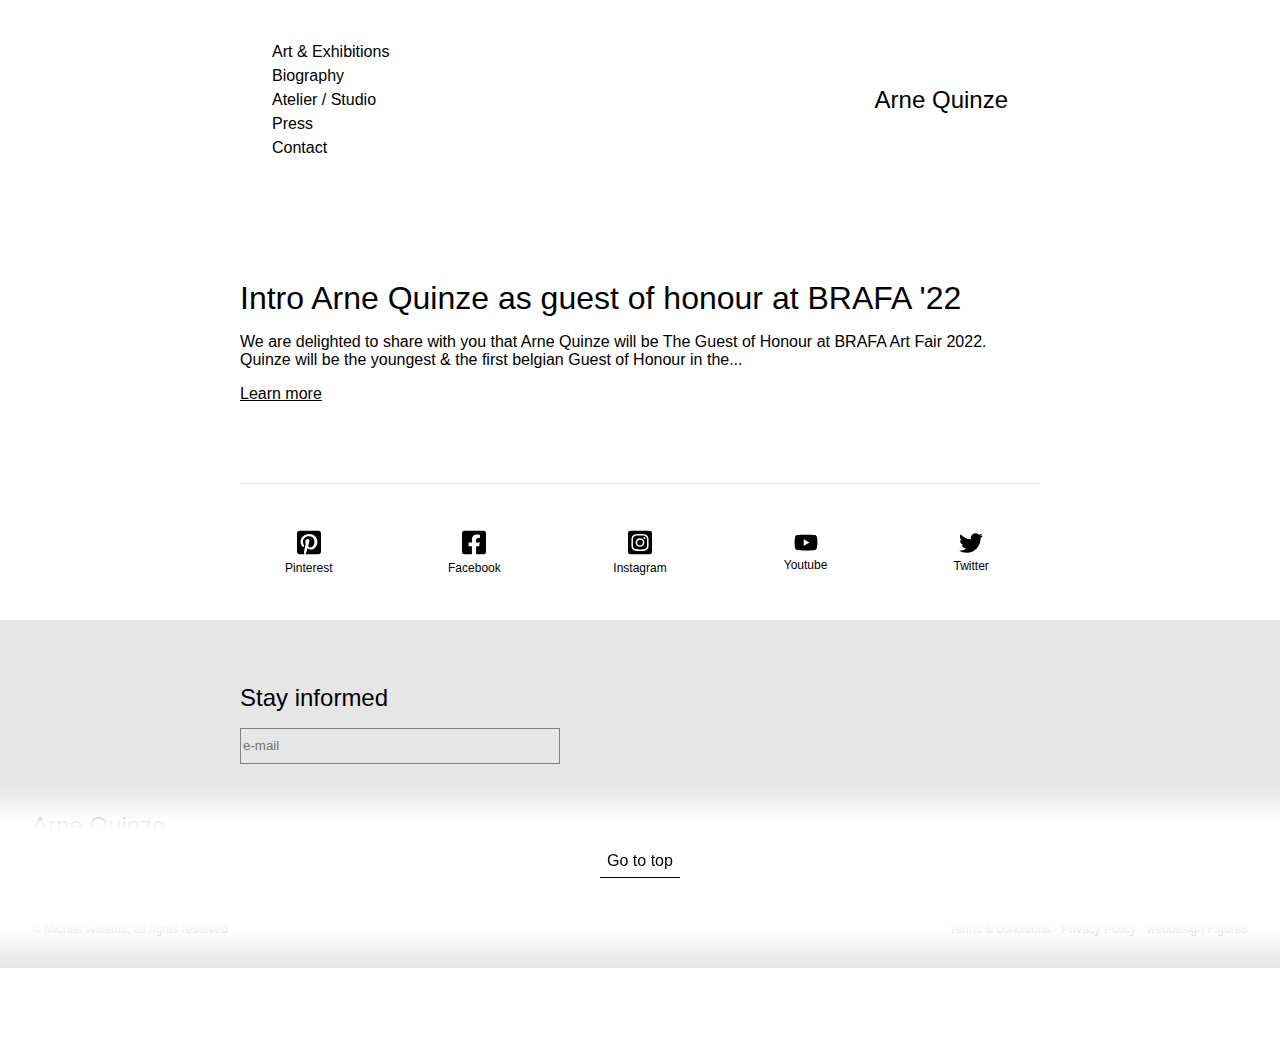
==== index.html @ 19d1d1ef "added homepage" ====
<!DOCTYPE html>
<html lang="en">
<head>
    <meta charset="UTF-8">
    <meta http-equiv="X-UA-Compatible" content="IE=edge">
    <meta name="viewport" content="width=device-width, initial-scale=1.0">
    <link rel="stylesheet" href="static/css/main.css">
    <title>Official Website of Arne Quinze, contemporary artist</title>
</head>
<body>
    <header>
        <nav class="main-nav">
            <ul class="links-style">
                <li>
                    <a href="art-and-exhibitions/index.html">Art & Exhibitions</a>
                </li>
                <li>
                    <a href="biography.html">Biography</a>
                </li>
                <li>
                    <a href="atelier-studio/index.html">Atelier / Studio</a>
                </li>
                <li>
                    <a href="press/index.html">Press</a>
                </li>
                <li>
                    <a href="contact.html">Contact</a>
                </li>
            </ul>
        </nav>
        <div class="main-logo">
            <a class="a-arne" href="#">Arne Quinze</a>
        </div>
    </header>

    <main>
        <div class="main-container">
            <h1>Intro Arne Quinze as guest of honour at BRAFA '22</h1>
            <p class="main-p">We are delighted to share with you that Arne Quinze will be The Guest of Honour at BRAFA Art Fair 2022. Quinze will be the youngest & the first belgian Guest of Honour in the...</p>
            <a href="art-and-exhibitions/index.html" title="Intro Arne Quinze as guest of honour at BRAFA '22">Learn more</a>
        </div>
    </main>

    <div class="container-btn-totop">
        <a class="btn-totop" href="#">Go to top</a>
    </div>

    <footer>
        <div class="footer-socials">
            <a class="footer-soc" href="" target="_blank">
                <img class="logo-social" src="static/img/social-icons/social icons/pinterest-square-brands.svg" alt="Logo Pinterest">
                Pinterest
            </a>
            <a class="footer-soc" href="" target="_blank">
                <img class="logo-social" src="static/img/social-icons/social icons/facebook-square-brands.svg" alt="Logo Facebook">
                Facebook
            </a>
            <a class="footer-soc" href="" target="_blank">
                <img class="logo-social" src="static/img/social-icons/social icons/instagram-square-brands.svg" alt="Logo Instagram">
                Instagram
            </a>
            <a class="footer-soc" href="" target="_blank">
                <img class="logo-social" src="static/img/social-icons/social icons/youtube-brands.svg" alt="Logo Youtube">
                Youtube
            </a>
            <a class="footer-soc" href="" target="_blank">
                <img class="logo-social" src="static/img/social-icons/social icons/twitter-brands.svg" alt="Logo Twitter">
                Twitter
            </a>
        </div>
        <div class="footer-info">
            <div class="container-footer">
                <h2>Stay informed</h2>
                <input type="email" class="email" placeholder="e-mail">
            </div>
            <div class="footer-row">
                <h2>Arne Quinze</h2>
                <a href="https://www.instagram.com/arnequinze/">Visit our Instagram</a>
                <div class="footer-instagram--feed">
                </div>
            </div>
            <div class="footer-copyright">
                <p>© Michiel Willems, all rights reserved</p>
                <p>
                    <a href="#">Terms & conditions - </a>
                    <a href="#">Privacy Policy - </a>
                    <a href="#"> webdesign Figure8</a>
                </p>
            </div>
        </div>
    </footer>
</body>
</html>
---- static/css/main.css ----
@font-face {
    font-family: 'moderatlight';
    src: url('moderat-light-webfont.woff2') format('woff2'),
    url('moderat-light-webfont.woff') format('woff');
    font-weight: normal;
    font-style: normal;
}
@font-face {
    font-family: 'moderatregular';
    src: url('moderat-regular-webfont.woff2') format('woff2'),
    url('moderat-regular-webfont.woff') format('woff');
    font-weight: normal;
    font-style: normal;
}
* {
    margin: 0;
    box-sizing: border-box;
}
body {
    font-family: "moderatregular", Arial, Helvetica, sans-serif;
}
p,
h2,
h1 {
    font-family: "moderatlight", Arial, Helvetica, sans-serif;
    font-weight: 300;
}
a {
    color: #000000;
}
a:hover {
    color: blue;
}
.a-arne:hover {
    color: black;
}

/* Header */

header {
    display: flex;
    justify-content: space-between;
    padding: 2.5rem 2rem;
    width: 100%;
    max-width: 50rem;
    margin: 0 auto;
}
header a {
    text-decoration: none;
    color: black;
}
.links-style {
    line-height: 1.5rem;
    list-style: none;
    padding: 0;
}

/* Main */

main {
    margin: 0 2rem;
}
.main-logo {
    align-self: center;
    font-size: 1.5rem;
}
.main-container {
    width: 100%;
    max-width: 50rem;
    margin: 5rem auto;
}
.main-p {
    margin: 1rem 0;
}

/* Button to top */

.container-btn-totop {
    background-color: white;
    box-shadow: 0 0 1.5rem 3rem #FFFFFF;
    position: fixed;
    width: 100%;
    bottom: 0;
    height: 3rem;
}
.btn-totop {
    text-decoration: none;
    display: flex;
    justify-content: center;
    width: 5rem;
    height: 1.6rem;
    margin: 0 auto;
    border-bottom: 1px solid rgb(0, 0, 0);
}
.btn-totop:hover {
    border-bottom: 1px solid blue;
}

/* Footer */

.footer-socials {
    border-top: 1px solid #e6e6e6;
    padding-top: 1rem;
    display: flex;
    justify-content: space-between;
    flex-wrap: wrap;
}
.footer-soc {
    font-size: 0.75rem;
    display: flex;
    flex-wrap: wrap;
    flex-direction: column;
    justify-content: center;
    align-items: center;
    width: 45%;
    padding: 0.8rem 0;
    text-decoration: none;
    color: black;
}
.logo-social {
    justify-content: center;
    width: 1.5rem;
    padding-bottom: 0.3rem;
}
.footer-info {
    padding: 4rem 2rem 0;
    margin-bottom: 5rem;
    background-color: #e6e6e6;
}
.container-footer {
    width: 100%;
    max-width: 50rem;
    margin: 0 auto;
}
.email {
    background-color: #e6e6e6;
    border: 1px solid grey;
    margin: 1rem 0;
    line-height: 2rem;
    width: 100%;
    max-width: 20rem;
}
.footer-row {
    padding: 2rem 0;
}
.footer-copyright {
    display: flex;
    justify-content: space-between;
    font-size: 0.75rem;
    padding: 2rem 0;
}
.footer-copyright p a {
    text-decoration: none;
}
.footer-copyright p a:hover {
    text-decoration: underline;
}

@media (min-width: 45rem) {
    .footer-soc {
      width: 10%;
      margin: 2rem 0;
    }
    .footer-socials {
        max-width: 50rem;
        margin: 0 auto;
        padding: 0 2rem;
        justify-content: space-between;
    }
  }
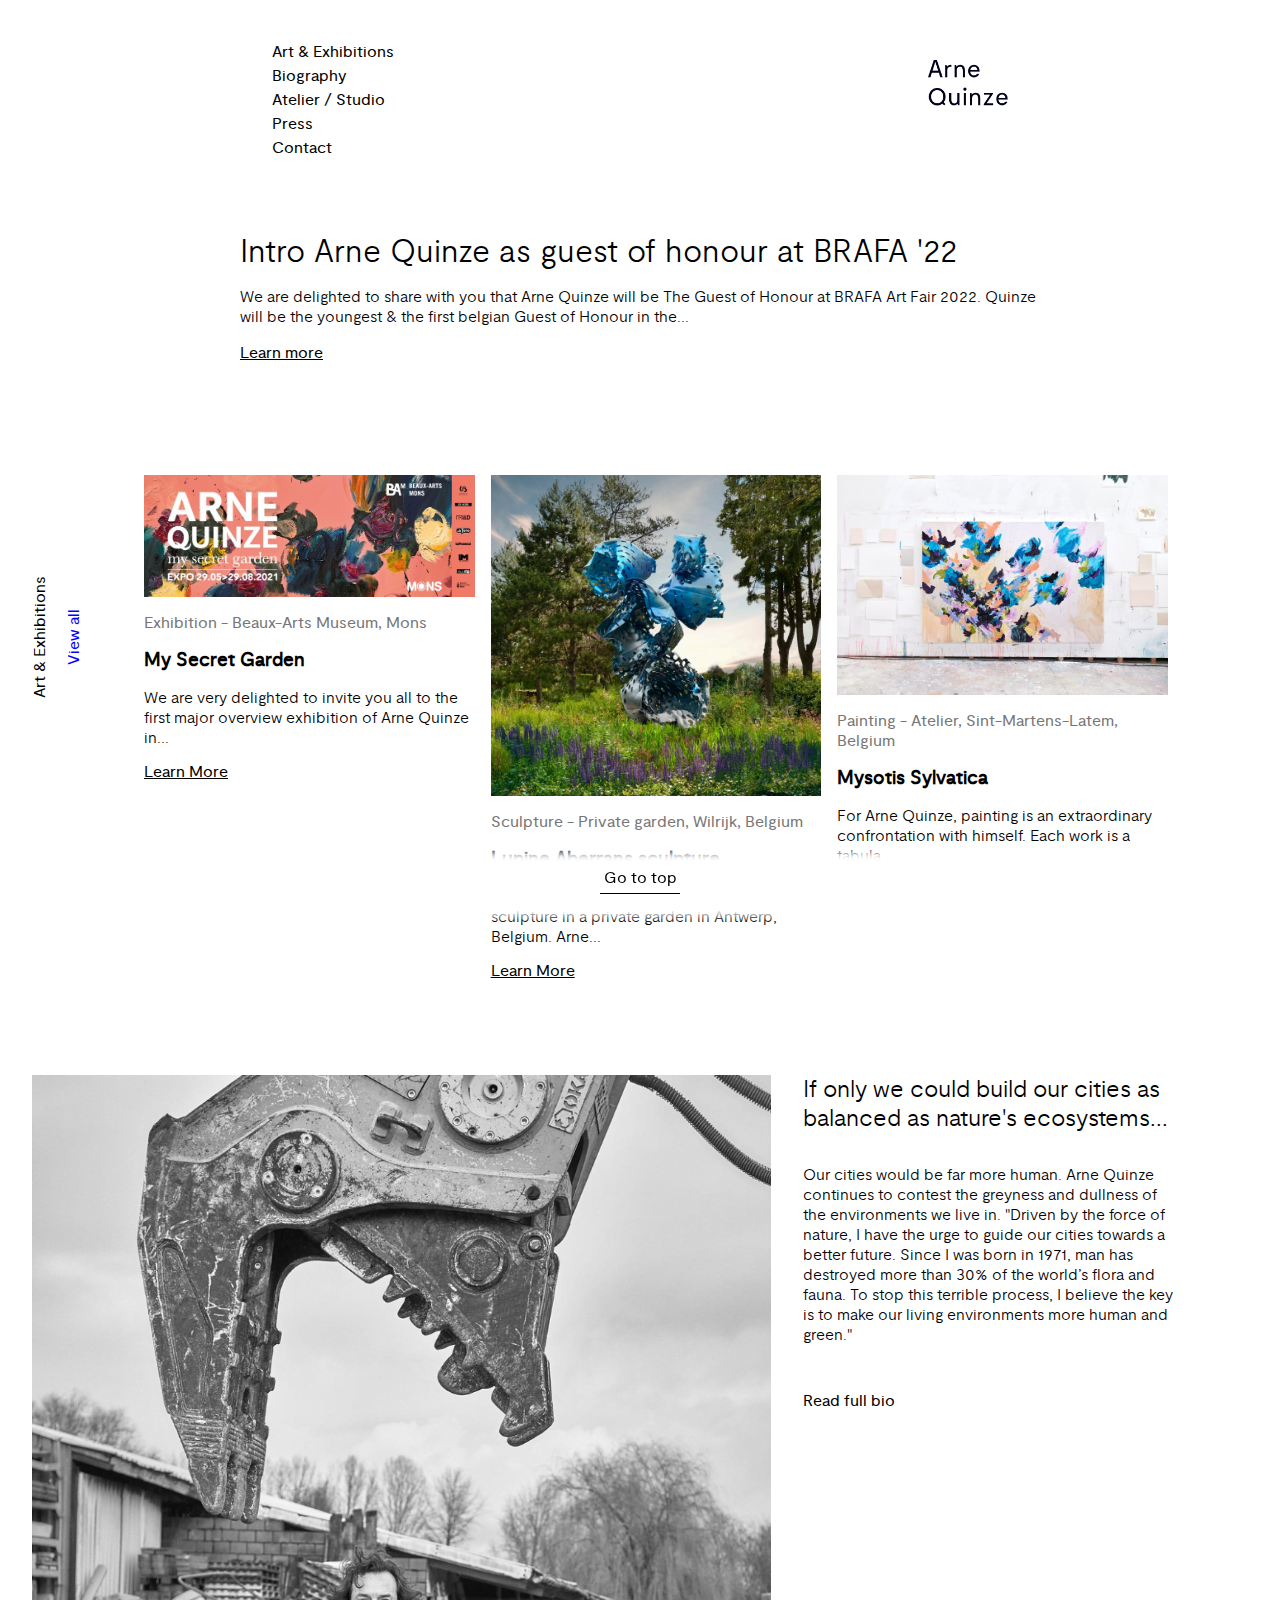
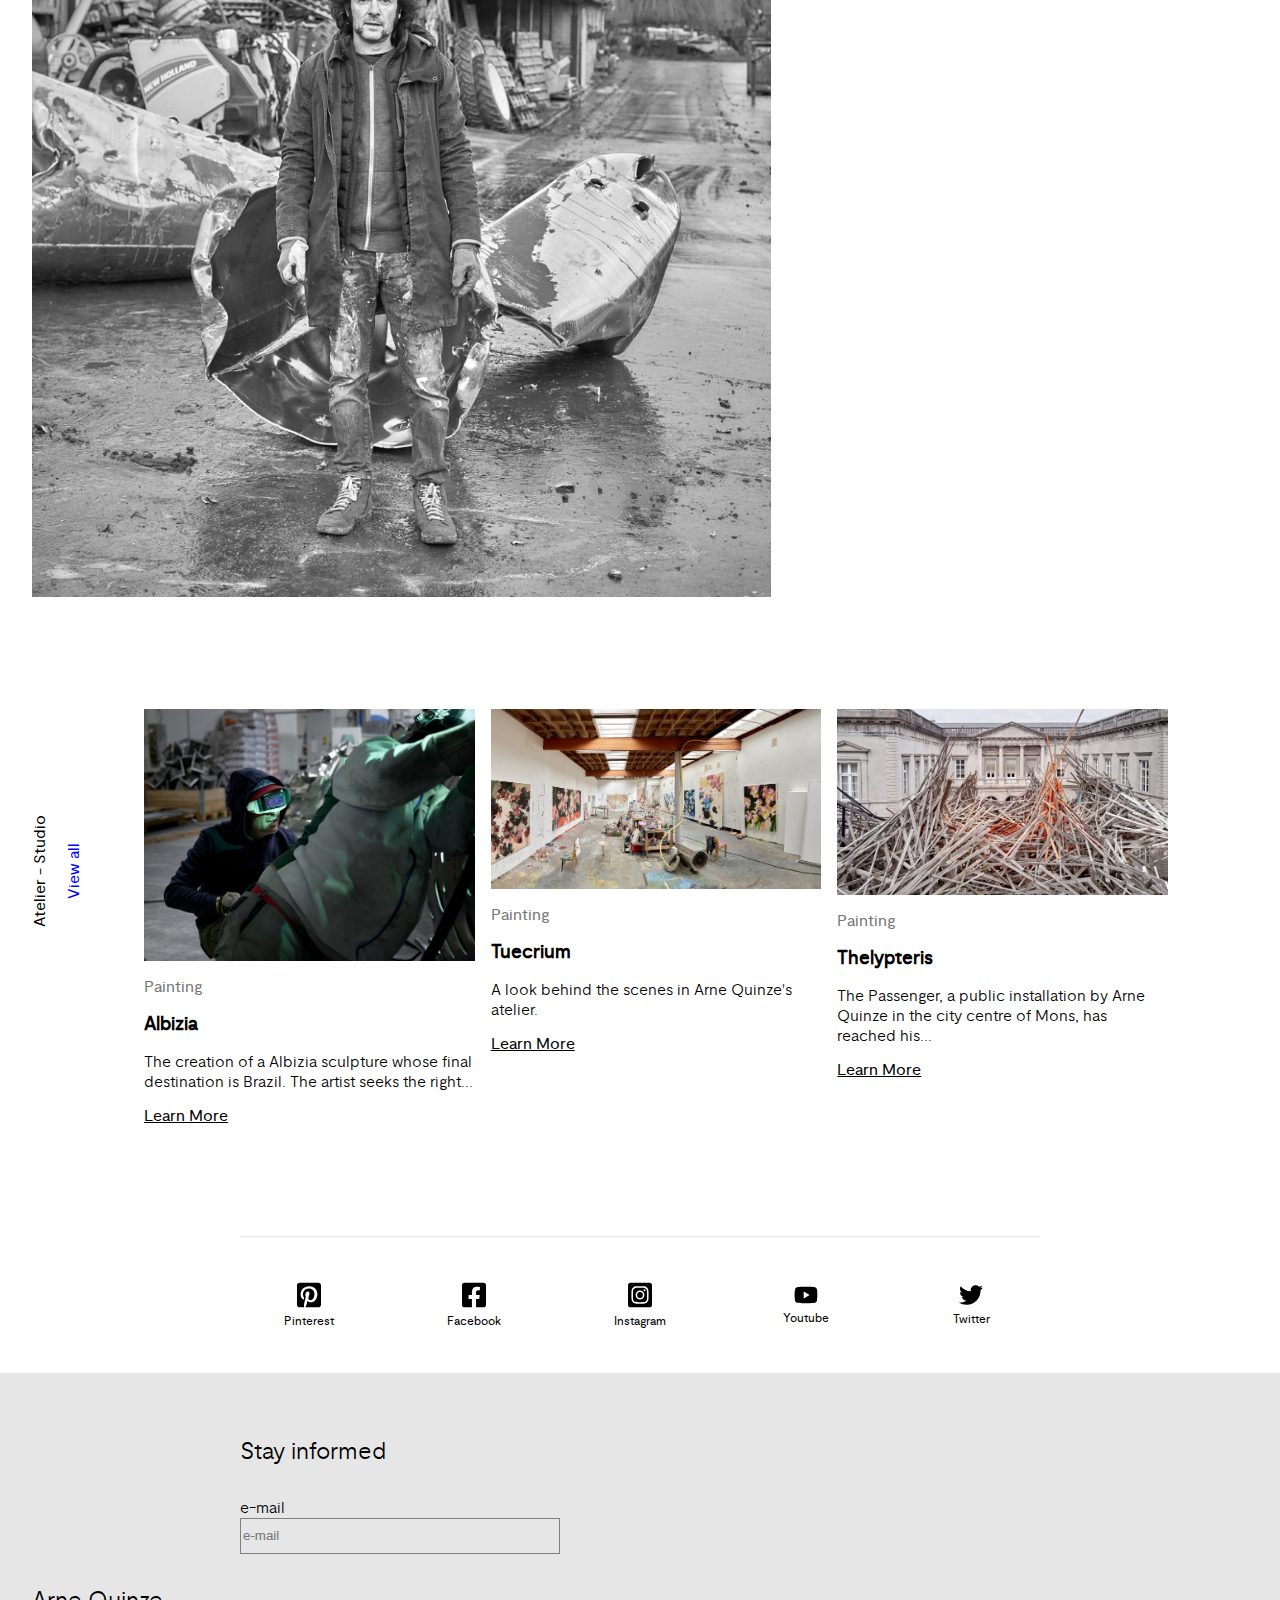
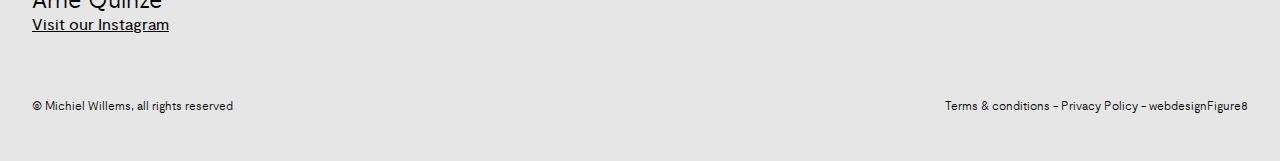
==== commit 3f60c05b: "added homepage" ====
--- a/index.html
+++ b/index.html
@@ -28,17 +28,42 @@
                 </li>
             </ul>
         </nav>
-        <div class="main-logo">
-            <a class="a-arne" href="#">Arne Quinze</a>
-        </div>
+        <a class="main-logo" href="#"></a>
+
     </header>
-
+    <!-- <img src="static/img/afbeeldingen/" alt=""> -->
     <main>
         <div class="main-container">
             <h1>Intro Arne Quinze as guest of honour at BRAFA '22</h1>
             <p class="main-p">We are delighted to share with you that Arne Quinze will be The Guest of Honour at BRAFA Art Fair 2022. Quinze will be the youngest & the first belgian Guest of Honour in the...</p>
             <a href="art-and-exhibitions/index.html" title="Intro Arne Quinze as guest of honour at BRAFA '22">Learn more</a>
         </div>
+        <div class="container-highlight">
+            <div class="highlight">
+                <div class="btn-art">
+                    <div>Art & Exhibitions</div>
+                    <a class="a-art" href="#">View all</a>
+                </div>     
+                <div class="highlights"></div>
+            </div>
+            <div class="large-main">
+                <img class="large-main-img" src="static/img/afbeeldingen/2097a548102d4d22c09b5ca96cda8b21.png" alt="Arne Quinze with crane">
+                    <div class="large-main-text">
+                    <h2>If only we could build our cities as balanced as nature's ecosystems...</h2>
+                    <p>Our cities would be far more human. Arne Quinze continues to contest the greyness and dullness of the environments we live in. <blockquote>"Driven by the force of nature, I have the urge to guide our cities towards a better future. Since I was born in 1971, man has destroyed more than 30% of the world’s flora and fauna. To stop this terrible process, I believe the key is to make our living environments more human and green."</blockquote></p>
+                    </div>
+                    <a href="#">Read full bio</a>
+                </div>
+            <div class="ateliers">
+                <div class="btn-art">
+                    <div>Atelier - Studio</div>
+                    <a class="a-art" href="#">View all</a>
+                </div>
+                <div class="atelier highlights"></div>
+            </div>
+        </div>
+        
+        
     </main>
 
     <div class="container-btn-totop">
@@ -70,7 +95,8 @@
         </div>
         <div class="footer-info">
             <div class="container-footer">
-                <h2>Stay informed</h2>
+                <h2 class="h2-footer">Stay informed</h2>
+                <p>e-mail</p> 
                 <input type="email" class="email" placeholder="e-mail">
             </div>
             <div class="footer-row">
@@ -81,13 +107,18 @@
             </div>
             <div class="footer-copyright">
                 <p>© Michiel Willems, all rights reserved</p>
-                <p>
-                    <a href="#">Terms & conditions - </a>
-                    <a href="#">Privacy Policy - </a>
-                    <a href="#"> webdesign Figure8</a>
+                <p class="p-footer">
+                    <a href="#">Terms & conditions</a>
+                    <span> - </span>
+                    <a href="#">Privacy Policy</a>
+                    <span> - </span>
+                    <a href="#"> webdesignFigure8</a>
                 </p>
             </div>
         </div>
     </footer>
+
+    <script src="data/art.js"></script>
+    <script src="static/js/app.js"></script>
 </body>
 </html>--- a/static/css/main.css
+++ b/static/css/main.css
@@ -1,14 +1,14 @@
 @font-face {
     font-family: 'moderatlight';
-    src: url('moderat-light-webfont.woff2') format('woff2'),
-    url('moderat-light-webfont.woff') format('woff');
+    src: url('font/moderat-light-webfont.woff2') format('woff2'),
+    url('font/moderat-light-webfont.woff') format('woff');
     font-weight: normal;
     font-style: normal;
 }
 @font-face {
     font-family: 'moderatregular';
-    src: url('moderat-regular-webfont.woff2') format('woff2'),
-    url('moderat-regular-webfont.woff') format('woff');
+    src: url('font/moderat-regular-webfont.woff2') format('woff2'),
+    url('font/moderat-regular-webfont.woff') format('woff');
     font-weight: normal;
     font-style: normal;
 }
@@ -18,6 +18,9 @@
 }
 body {
     font-family: "moderatregular", Arial, Helvetica, sans-serif;
+}
+h3 {
+    padding: 1rem 0;
 }
 p,
 h2,
@@ -28,11 +31,14 @@
 a {
     color: #000000;
 }
-a:hover {
+a:hover,
+.a-art {
     color: blue;
-}
-.a-arne:hover {
-    color: black;
+    text-decoration: underline;
+}
+.a-art {
+    text-decoration: none;
+    
 }
 
 /* Header */
@@ -54,11 +60,21 @@
     list-style: none;
     padding: 0;
 }
+.main-logo {
+    height: 5rem;
+    width: 5rem;
+    background-image: url(../img/afbeeldingen/logo.png);
+    background-size: contain;
+    background-repeat: no-repeat;
+}
+.a-arne:hover {
+    color: black;
+}
 
 /* Main */
 
 main {
-    margin: 0 2rem;
+    margin: 0 1rem;
 }
 .main-logo {
     align-self: center;
@@ -67,21 +83,57 @@
 .main-container {
     width: 100%;
     max-width: 50rem;
-    margin: 5rem auto;
+    margin: 2rem auto 5rem;
+}
+.large-main-img {
+    margin: 2rem 0 5rem;
+    width: 100%;
+    float: left;
+}
+.large-main-text,
+.large-main a {
+    margin-right: 5rem;
+    text-decoration: none;
+    font-family: "moderatlight", Arial, Helvetica, sans-serif;
+}
+.large-main a {
+    display: block;
+    margin-top: 2rem;
+    font-family: "moderatregular", Arial, Helvetica, sans-serif;
+}
+.large-main-text h2 {
+    padding: 2rem 0;
+}
+.large-main-text p,
+.large-main-text blockquote {
+    display: inline;
 }
 .main-p {
     margin: 1rem 0;
 }
+.container-highlight {
+    margin-bottom: 3rem;
+}
+.container-highlight a {
+    line-height: 3rem;
+}
+.img-highlight {
+    width: 100%;
+    margin: 2rem 0 1rem;
+}
+.tags-grey {
+    color: #777777;
+}
 
 /* Button to top */
 
 .container-btn-totop {
     background-color: white;
-    box-shadow: 0 0 1.5rem 3rem #FFFFFF;
+    box-shadow: 0 0 0.5rem 1rem #FFFFFF;
     position: fixed;
     width: 100%;
     bottom: 0;
-    height: 3rem;
+    height: 2rem;
 }
 .btn-totop {
     text-decoration: none;
@@ -93,6 +145,7 @@
     border-bottom: 1px solid rgb(0, 0, 0);
 }
 .btn-totop:hover {
+    text-decoration: none;
     border-bottom: 1px solid blue;
 }
 
@@ -120,22 +173,23 @@
 .logo-social {
     justify-content: center;
     width: 1.5rem;
-    padding-bottom: 0.3rem;
+    padding-bottom: 0.3rem;     
 }
 .footer-info {
-    padding: 4rem 2rem 0;
-    margin-bottom: 5rem;
+    padding: 4rem 2rem 1rem;
     background-color: #e6e6e6;
 }
 .container-footer {
     width: 100%;
     max-width: 50rem;
     margin: 0 auto;
+}
+.h2-footer {
+    margin-bottom: 2rem;
 }
 .email {
     background-color: #e6e6e6;
     border: 1px solid grey;
-    margin: 1rem 0;
     line-height: 2rem;
     width: 100%;
     max-width: 20rem;
@@ -154,6 +208,9 @@
 }
 .footer-copyright p a:hover {
     text-decoration: underline;
+}
+.p-footer {
+    text-align: end;
 }
 
 @media (min-width: 45rem) {
@@ -167,4 +224,46 @@
         padding: 0 2rem;
         justify-content: space-between;
     }
-  }+    .img-highlight {
+        display: block;
+    }
+    .highlights {
+        display: flex;
+        flex-direction: row;
+        max-width: 65rem;
+        margin: 0 auto;
+        padding-left: 4rem;
+    }
+    .container-highlight {
+        display: flex;
+        flex-direction: column;
+        flex-grow: 2;
+        margin-left: 1rem;
+    }
+    .ateliers,
+    .highlight {
+        position: relative;
+    }
+    .btn-art {
+      width: 10rem;
+      transform: rotate(-90deg);
+      position: absolute;
+      margin-left: -3rem;
+      top: 10rem;
+      text-align: center;
+    }
+}
+@media (min-width: 55rem) {
+    .large-main-img {
+        width: 60%;
+        margin-right: 2rem;
+    }
+/*     .large-main-text {
+        max-width: 15rem;
+    } */
+}
+@media (min-width: 80rem) {
+    .highlights {
+      padding-left: 0;
+    }
+}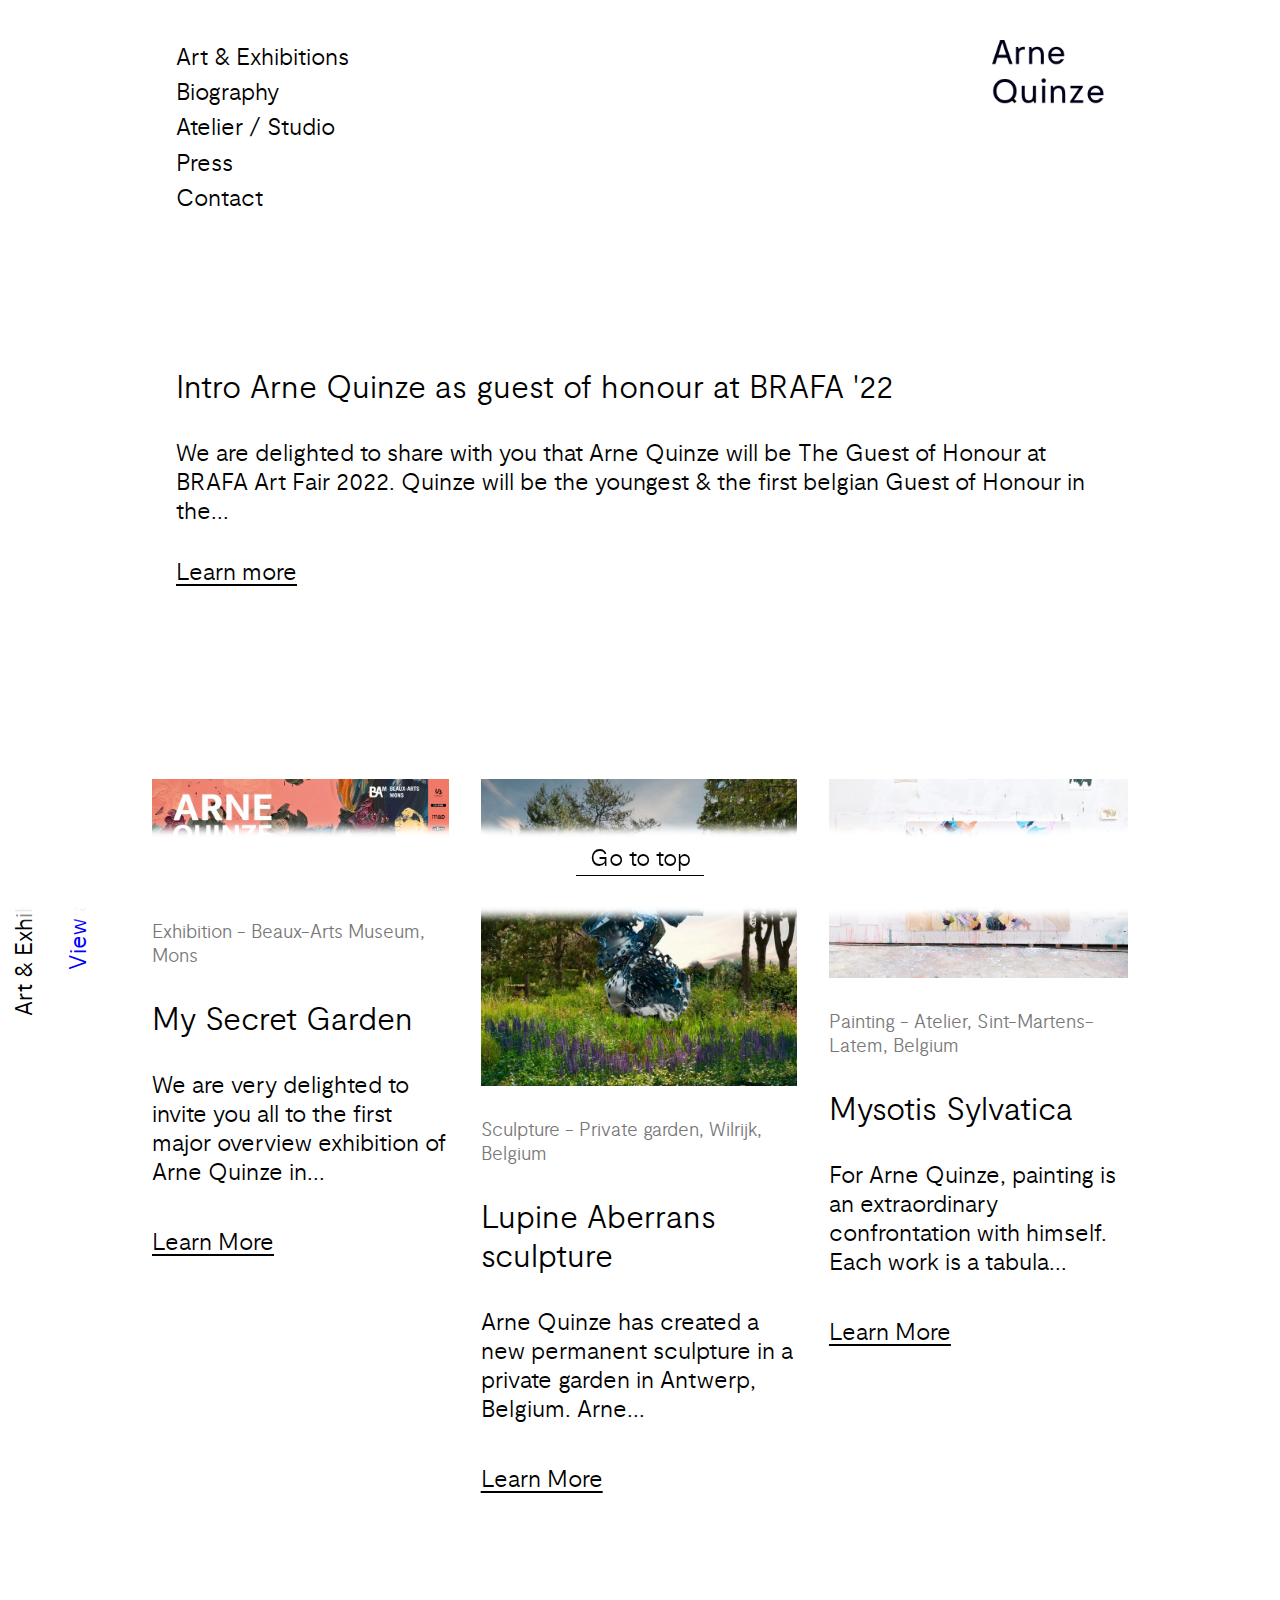
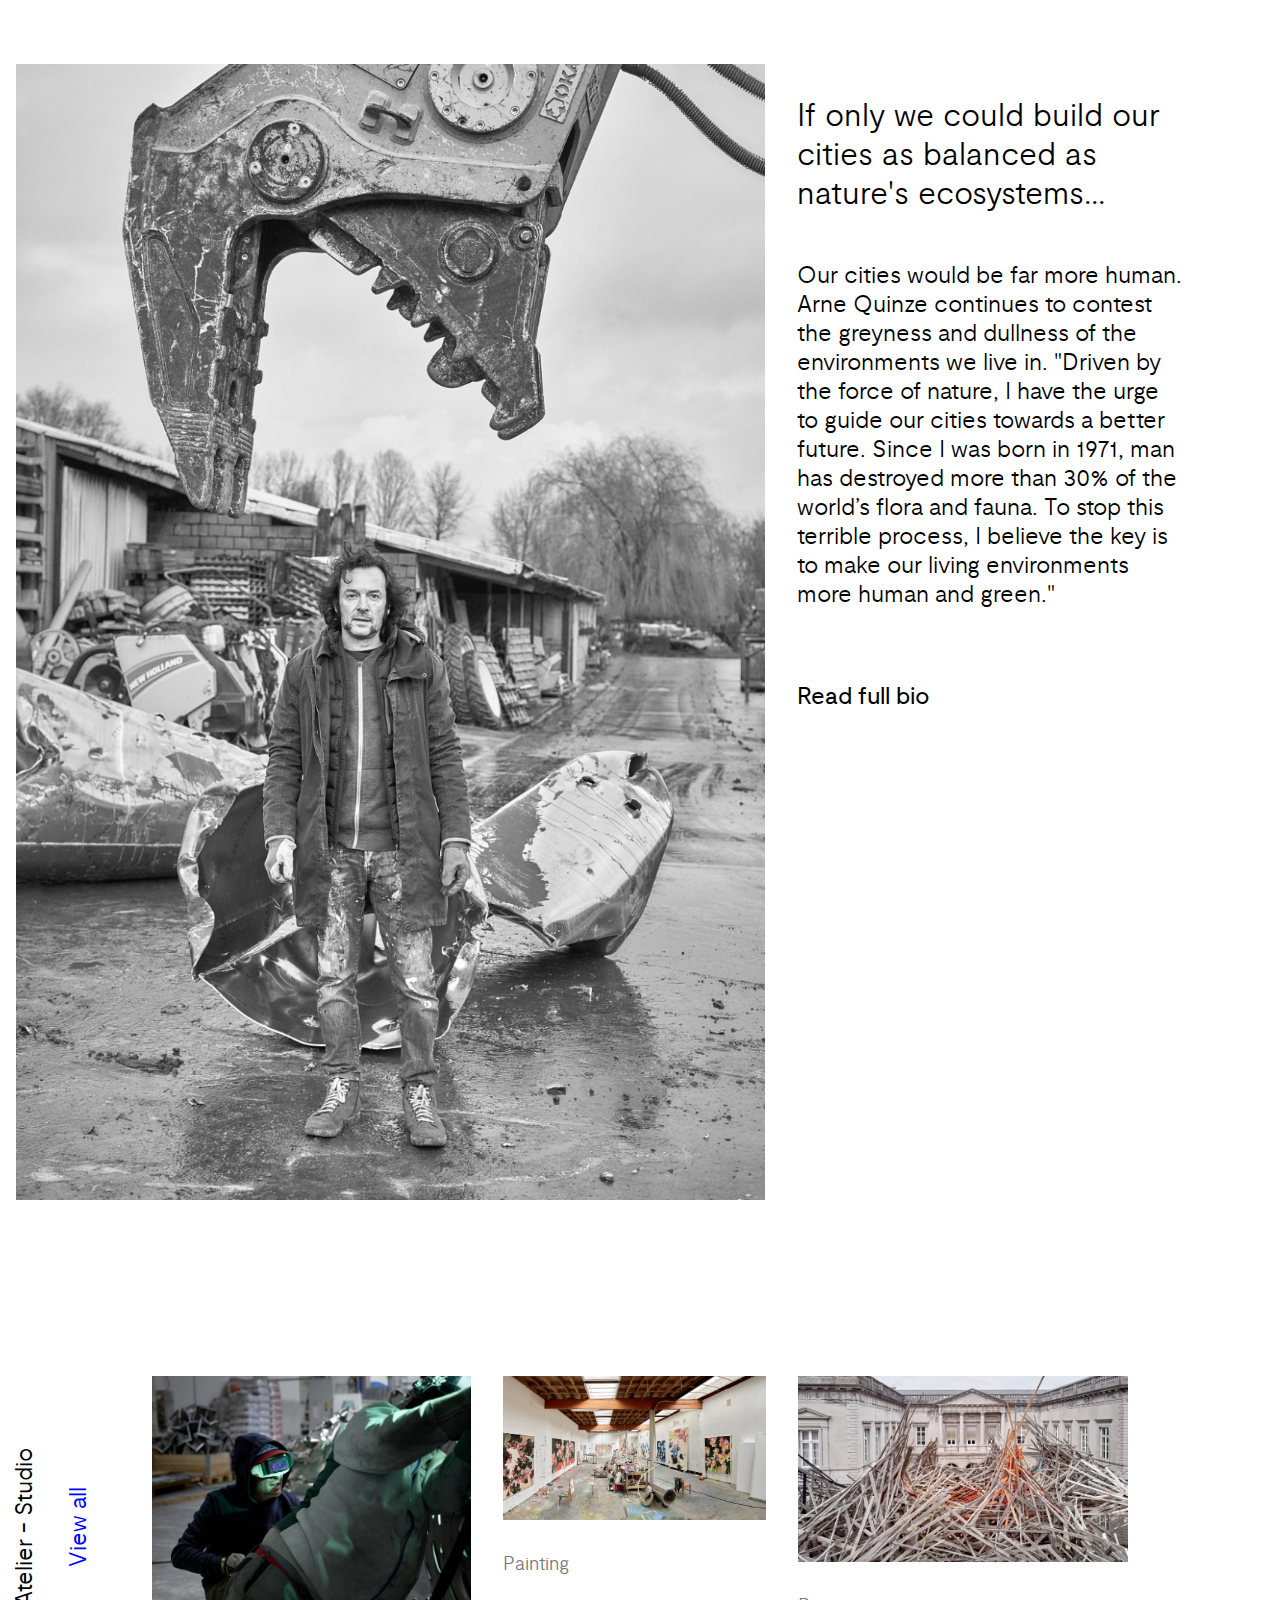
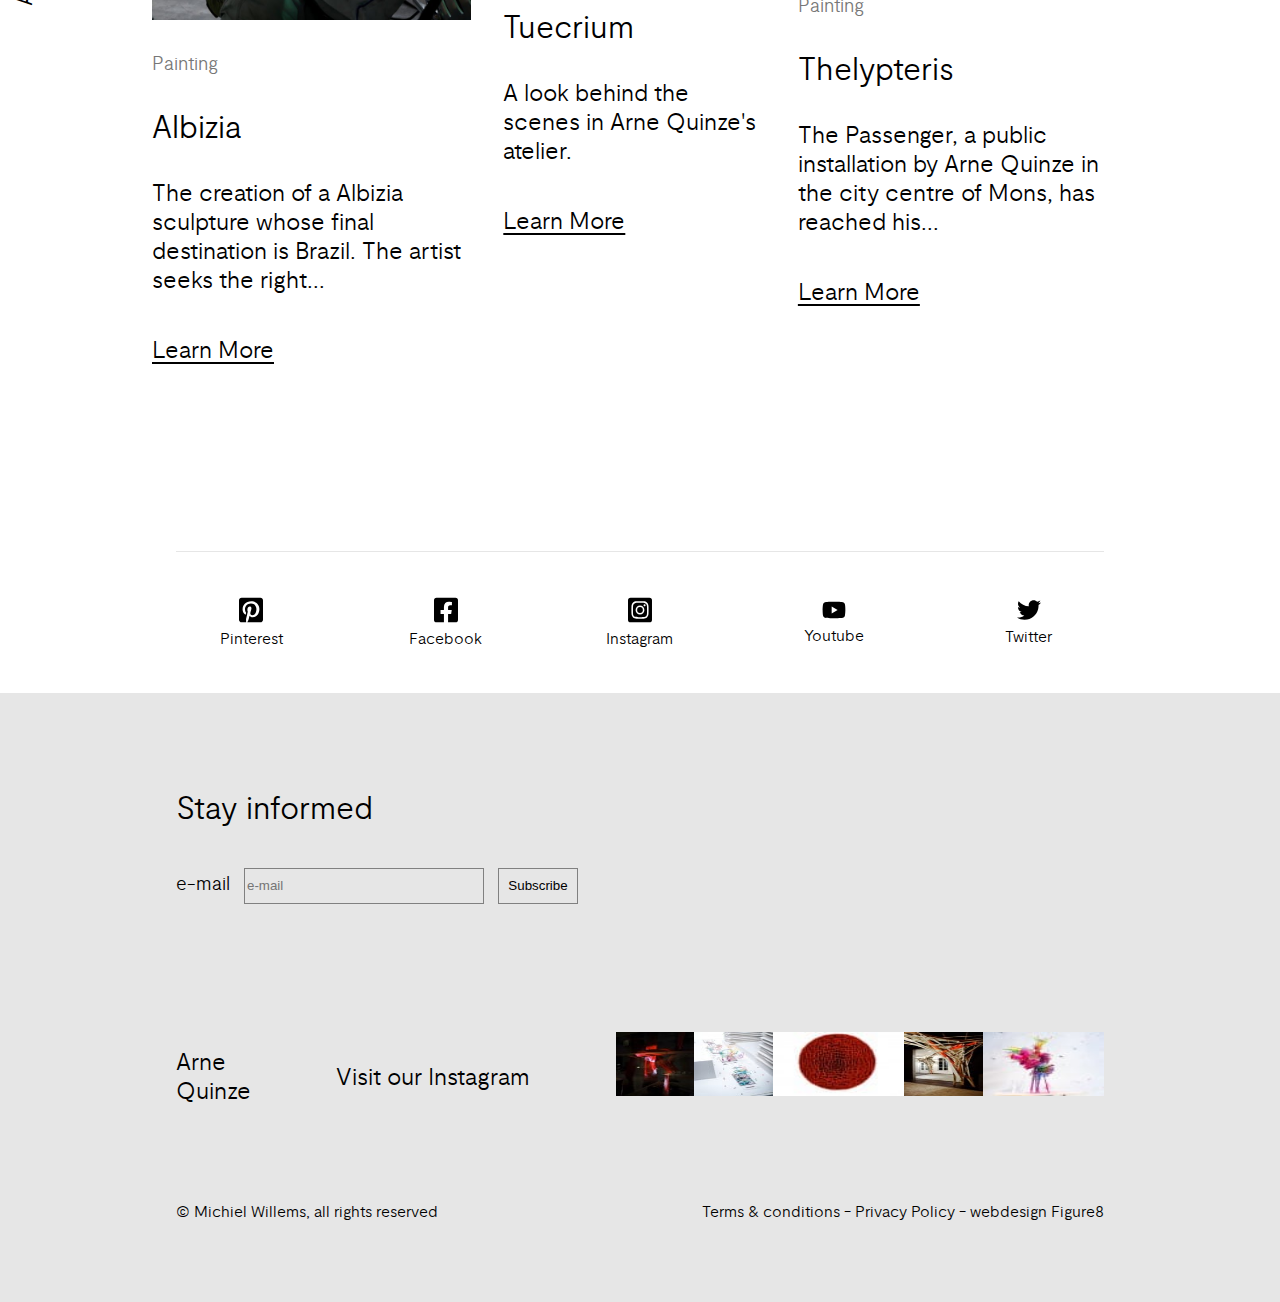
==== commit 1c025a7a: "added addition files" ====
--- a/index.html
+++ b/index.html
@@ -5,6 +5,7 @@
     <meta http-equiv="X-UA-Compatible" content="IE=edge">
     <meta name="viewport" content="width=device-width, initial-scale=1.0">
     <link rel="stylesheet" href="static/css/main.css">
+    <base href="">
     <title>Official Website of Arne Quinze, contemporary artist</title>
 </head>
 <body>
@@ -31,7 +32,7 @@
         <a class="main-logo" href="#"></a>
 
     </header>
-    <!-- <img src="static/img/afbeeldingen/" alt=""> -->
+    
     <main>
         <div class="main-container">
             <h1>Intro Arne Quinze as guest of honour at BRAFA '22</h1>
@@ -96,15 +97,22 @@
         <div class="footer-info">
             <div class="container-footer">
                 <h2 class="h2-footer">Stay informed</h2>
-                <p>e-mail</p> 
+                
+                                    
+                <label for="email">e-mail</label>
                 <input type="email" class="email" placeholder="e-mail">
+                <button class="email-submit" mailto:>Subscribe</button>
             </div>
             <div class="footer-row">
-                <h2>Arne Quinze</h2>
-                <a href="https://www.instagram.com/arnequinze/">Visit our Instagram</a>
-                <div class="footer-instagram--feed">
-                </div>
+                <h3 class="footer-h3">Arne Quinze</h3>
+                <a class="a-art a-art--black" href="https://www.instagram.com/arnequinze/" target="_blank">Visit our Instagram</a>
+                <img src="static/img/afbeeldingen/066b877ec546b4368d2734809fb562ec.jpg" alt="art by Arne Quinze from Instagram feed">
+                <img src="static/img/afbeeldingen/0a8cfba72996f5f3b98070e2f9de4e7c.jpg" alt="art by Arne Quinze from Instagram feed">
+                <img src="static/img/afbeeldingen/0ba03e1b5b4fe4714c0d49bffd041bf5.jpg" alt="art by Arne Quinze from Instagram feed">
+                <img src="static/img/afbeeldingen/132d376598eae4685ee126bcb20f11b6.jpg" alt="art by Arne Quinze from Instagram feed">
+                <img src="static/img/afbeeldingen/1e707f9a71ba7c1a48187a351874d525.jpeg" alt="art by Arne Quinze from Instagram feed">
             </div>
+
             <div class="footer-copyright">
                 <p>© Michiel Willems, all rights reserved</p>
                 <p class="p-footer">
@@ -112,13 +120,13 @@
                     <span> - </span>
                     <a href="#">Privacy Policy</a>
                     <span> - </span>
-                    <a href="#"> webdesignFigure8</a>
+                    <a href="#"> webdesign Figure8</a>
                 </p>
             </div>
         </div>
     </footer>
 
     <script src="data/art.js"></script>
-    <script src="static/js/app.js"></script>
+    <script src="static/js/home.js"></script>
 </body>
 </html>--- a/static/css/main.css
+++ b/static/css/main.css
@@ -19,16 +19,27 @@
 body {
     font-family: "moderatregular", Arial, Helvetica, sans-serif;
 }
+h2,
+h1,
 h3 {
+    font-family: "moderatlight", Arial, Helvetica, sans-serif;
+    font-weight: 300;
+    margin: 1rem 0;
+    font-size: 2rem;
+}
+p,
+blockquote,
+a,
+div {
     padding: 1rem 0;
-}
-p,
-h2,
-h1 {
-    font-family: "moderatlight", Arial, Helvetica, sans-serif;
-    font-weight: 300;
+    font-family: "moderatlight", Arial, Helvetica, sans-serif;
+    font-size: 1.5rem;
+}
+ul {
+    font-family: "moderatlight", Arial, Helvetica, sans-serif;
 }
 a {
+    text-underline-offset: 0.25rem;
     color: #000000;
 }
 a:hover,
@@ -36,9 +47,19 @@
     color: blue;
     text-decoration: underline;
 }
-.a-art {
-    text-decoration: none;
-    
+.a-art,
+.a-back {
+    text-decoration: none;
+}
+.a-back {
+    display: block;
+    text-align: right;
+}
+.a-art--black ,
+footer label {
+    color: black;
+    font-size: 1.2rem;
+    font-family: "moderatlight", Arial, Helvetica, sans-serif;
 }
 
 /* Header */
@@ -46,23 +67,24 @@
 header {
     display: flex;
     justify-content: space-between;
-    padding: 2.5rem 2rem;
-    width: 100%;
-    max-width: 50rem;
-    margin: 0 auto;
+    padding: 2.5rem 1rem;
+    width: 100%;
+    max-width: 58rem;
+    margin: 0 auto 5rem;
 }
 header a {
     text-decoration: none;
     color: black;
 }
 .links-style {
-    line-height: 1.5rem;
+    font-size: 1.5rem;
+    line-height: 2.2rem;
     list-style: none;
     padding: 0;
 }
 .main-logo {
-    height: 5rem;
-    width: 5rem;
+    width: 7rem;
+    max-width: 100%;
     background-image: url(../img/afbeeldingen/logo.png);
     background-size: contain;
     background-repeat: no-repeat;
@@ -76,13 +98,12 @@
 main {
     margin: 0 1rem;
 }
-.main-logo {
-    align-self: center;
-    font-size: 1.5rem;
+.highlights {
+    gap: 2rem;
 }
 .main-container {
     width: 100%;
-    max-width: 50rem;
+    max-width: 58rem;
     margin: 2rem auto 5rem;
 }
 .large-main-img {
@@ -121,8 +142,50 @@
     width: 100%;
     margin: 2rem 0 1rem;
 }
-.tags-grey {
+.tags-grey,
+.p-date {
     color: #777777;
+    font-size: 1.2rem;
+}
+.h1-margin {
+    width: 100%;
+    max-width: 58rem;
+    margin: 1rem auto;
+}
+.bold {
+    font-weight: bold;
+}
+.atelier-box {
+    padding: 0;
+    position: relative;
+}
+@media (min-width: 45rem) {
+    .p-date {
+        position: absolute;
+        top: 1rem;
+        right: 0;
+    }
+}
+.article-imgs {
+    display: flex;
+    flex-direction: row;
+    flex-wrap: wrap;
+    gap: 2rem;
+}
+.article-imgs img {
+    width: 26rem;
+    max-width: 100%;
+    flex-grow: 2;
+}
+.background-img-fixed {
+    height: 30rem;
+    background-image: url(../../static/img/afbeeldingen/88cef705c4b2021648f45aaef1fe48bf.jpg);
+    background-attachment: fixed;
+    background-position: top;
+    background-size: cover;
+    position: relative;
+    width: calc(100vw - 0.51rem);
+    left: calc(50% - 50vw);
 }
 
 /* Button to top */
@@ -133,20 +196,67 @@
     position: fixed;
     width: 100%;
     bottom: 0;
-    height: 2rem;
+    height: 3.5rem;
 }
 .btn-totop {
+    position: fixed;
+    bottom: 1.5rem;
+    left: calc(50% - 4rem);
     text-decoration: none;
     display: flex;
     justify-content: center;
-    width: 5rem;
-    height: 1.6rem;
+    width: 8rem;
+    height: 3rem;
     margin: 0 auto;
     border-bottom: 1px solid rgb(0, 0, 0);
 }
 .btn-totop:hover {
     text-decoration: none;
     border-bottom: 1px solid blue;
+}
+.box-download {
+    font-family: "moderatlight", Arial, Helvetica, sans-serif;
+    display: flex;
+    flex-direction: column;
+    align-items: center;
+    padding: 1rem;
+    margin: 1rem 0;
+    border: 1px solid #999999;
+}
+.box-download img {
+    width: 1.5rem;
+    padding-bottom: 1rem;
+}
+.box-download span {
+    font-size: 0.75rem;
+}
+.box-download a {
+    text-underline-offset: 0.25rem;
+    padding-bottom: 0.8rem;
+}
+.h2-padding {
+    padding-top: 5rem;
+}
+.imgs-press {
+    width: 20%;
+}
+.box-images {
+    display: flex;
+    flex-wrap: wrap;
+    justify-content: space-between;
+}
+.box-image--small {
+    display: flex;
+    flex-direction: column;
+    align-items: center;
+    align-self: center;
+    width: 9rem;
+    font-size: 0.75rem;
+    padding: 1rem 0;
+}
+.box-image--small img {
+    padding: 0.5rem 0;
+    width: 80%;
 }
 
 /* Footer */
@@ -159,7 +269,7 @@
     flex-wrap: wrap;
 }
 .footer-soc {
-    font-size: 0.75rem;
+    font-size: 1rem;
     display: flex;
     flex-wrap: wrap;
     flex-direction: column;
@@ -181,45 +291,101 @@
 }
 .container-footer {
     width: 100%;
-    max-width: 50rem;
     margin: 0 auto;
+    max-width: 58rem;
 }
 .h2-footer {
     margin-bottom: 2rem;
 }
-.email {
+.email,
+.email-submit {
     background-color: #e6e6e6;
     border: 1px solid grey;
     line-height: 2rem;
     width: 100%;
-    max-width: 20rem;
+    max-width: 15rem;
+    margin-left: 0.5rem;
+}
+.email-submit {
+    margin-top: 0.5rem;
+    width: 5rem;
+}
+.email-submit:hover {
+    background-color: #999999;
+    cursor: pointer;
 }
 .footer-row {
-    padding: 2rem 0;
+    padding: 7rem 0 2rem;
+    display: flex;
+    flex-direction: row;
+    flex-wrap: wrap;
+    max-width: 58rem;
+    margin: 0 auto;
+}
+.footer-row a,
+.footer-h3 {
+    padding: 0;
+    width: 50%;
+    align-self: center;
+}
+.footer-h3 {
+    font-size: 1.5rem;
+    max-width: 8rem;
+}
+.footer-row a {
+    text-align: right;
+    flex-grow: 10;
+}
+.footer-row img {
+    flex-grow: 5;
 }
 .footer-copyright {
     display: flex;
     justify-content: space-between;
-    font-size: 0.75rem;
-    padding: 2rem 0;
+    font-size: 1rem;
+    padding: 2rem 0 3rem;
+    max-width: 58rem;
+    margin: 0 auto;
 }
 .footer-copyright p a {
     text-decoration: none;
+    font-size: 1rem;
 }
 .footer-copyright p a:hover {
     text-decoration: underline;
 }
+.footer-copyright p {
+    font-size: 1rem;
+}
 .p-footer {
     text-align: end;
 }
-
+@media (min-width: 30rem) {
+    .footer-row {
+        flex-direction: row;
+        flex-wrap: nowrap;
+        
+    }
+    .footer-row a,
+    .footer-row h2 {
+        padding: 0 2rem;
+        font-size: 1.5rem;
+        width: 15rem;
+    }
+    .footer-row a {
+        text-align: left;
+    }
+    .footer-row img {
+        max-height: 4rem;
+    }
+}
 @media (min-width: 45rem) {
     .footer-soc {
       width: 10%;
       margin: 2rem 0;
     }
     .footer-socials {
-        max-width: 50rem;
+        max-width: 58rem;
         margin: 0 auto;
         padding: 0 2rem;
         justify-content: space-between;
@@ -230,37 +396,61 @@
     .highlights {
         display: flex;
         flex-direction: row;
-        max-width: 65rem;
+        max-width: 61rem;
         margin: 0 auto;
-        padding-left: 4rem;
+        padding-left: 5rem;
     }
     .container-highlight {
         display: flex;
         flex-direction: column;
         flex-grow: 2;
-        margin-left: 1rem;
+    }
+    .list-articles {
+        max-width: 61rem;
+        display: flex;
+        flex-wrap: wrap;
+        gap: 2rem;
+    }
+    .container-articles {
+        width: 15rem;
     }
     .ateliers,
     .highlight {
         position: relative;
     }
     .btn-art {
-      width: 10rem;
+      width: 12rem;
       transform: rotate(-90deg);
       position: absolute;
-      margin-left: -3rem;
+      margin-left: -4rem;
       top: 10rem;
       text-align: center;
     }
+    .btn-press {
+        top: 35rem;
+        left: 1rem;
+    }
+    .container-text-smaller {
+        max-width: 100%;
+        width: 35rem;
+    }
+    .boxes-download {
+        display: flex;
+        flex-direction: row;
+        justify-content: space-between;
+    }
+    .box-download {
+        width: 15rem;
+    }
 }
 @media (min-width: 55rem) {
+    header {
+        padding: 2.5rem 0;
+    }
     .large-main-img {
         width: 60%;
         margin-right: 2rem;
     }
-/*     .large-main-text {
-        max-width: 15rem;
-    } */
 }
 @media (min-width: 80rem) {
     .highlights {
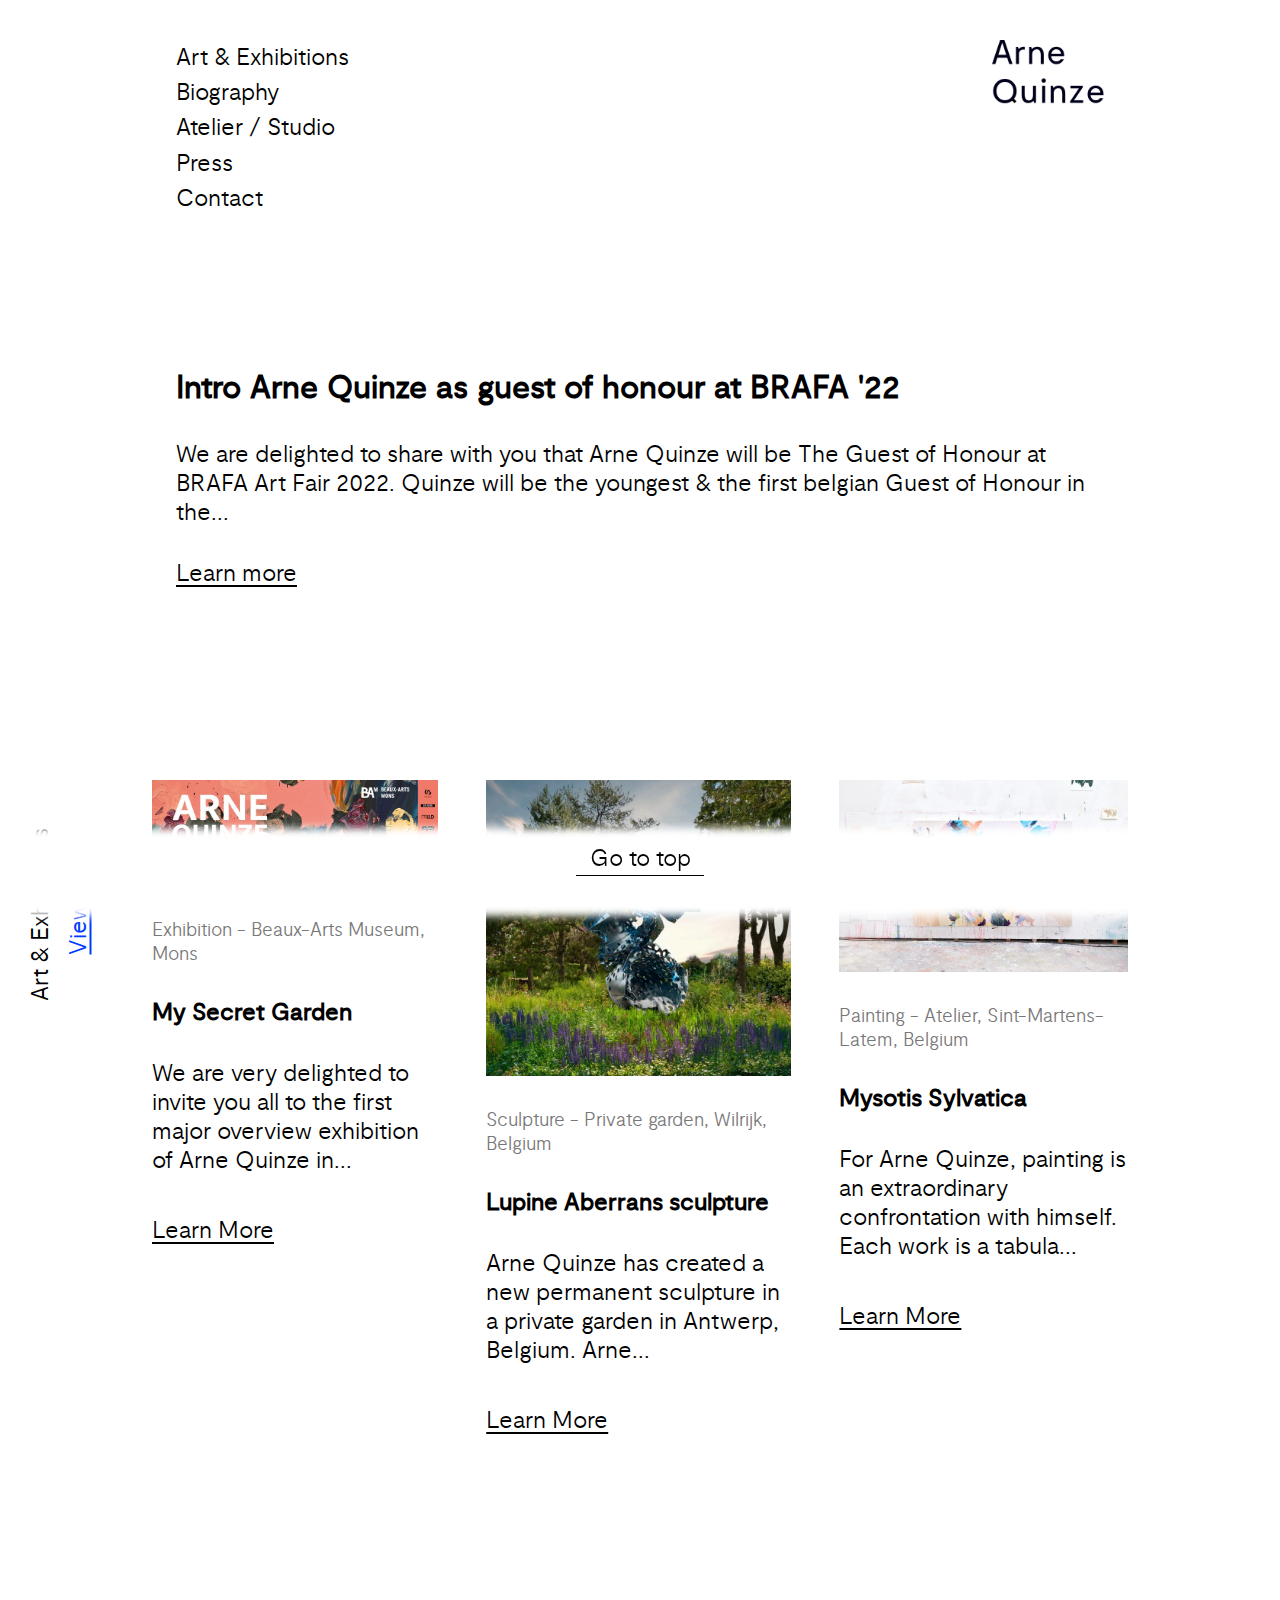
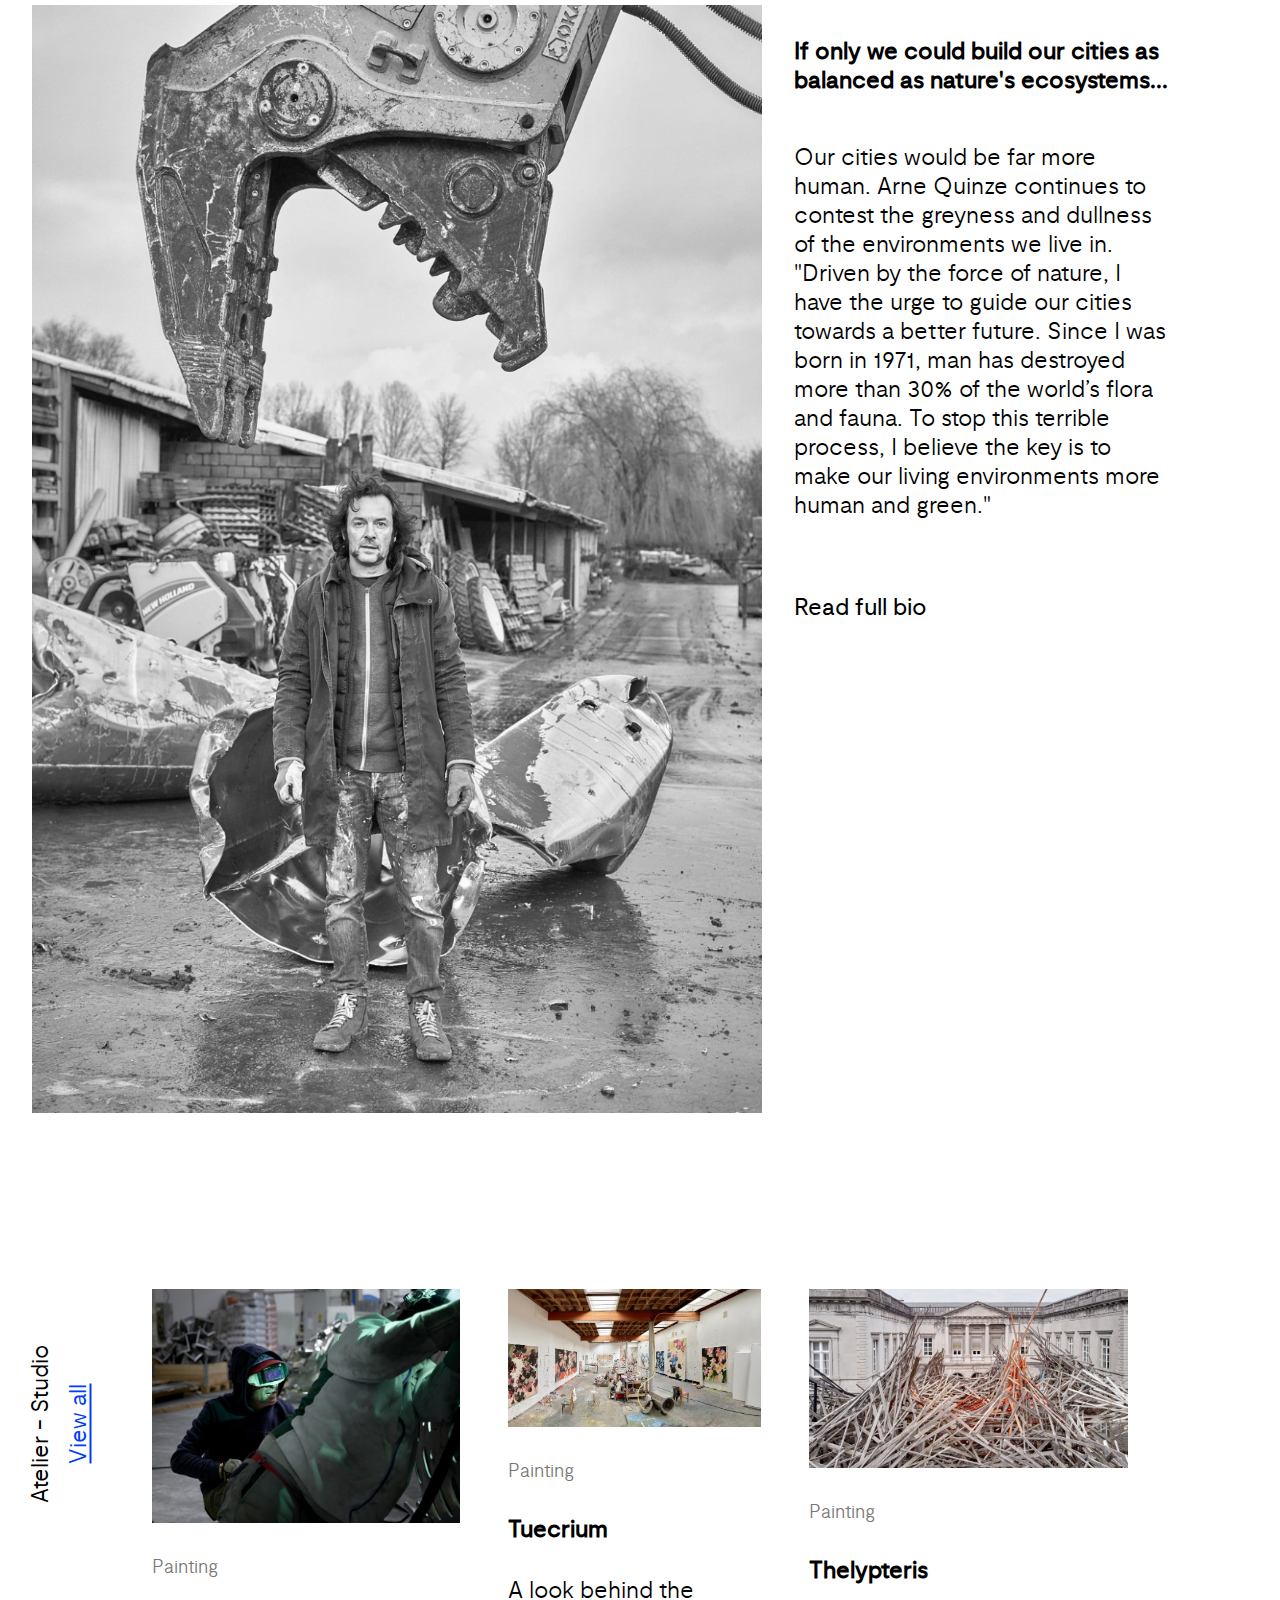
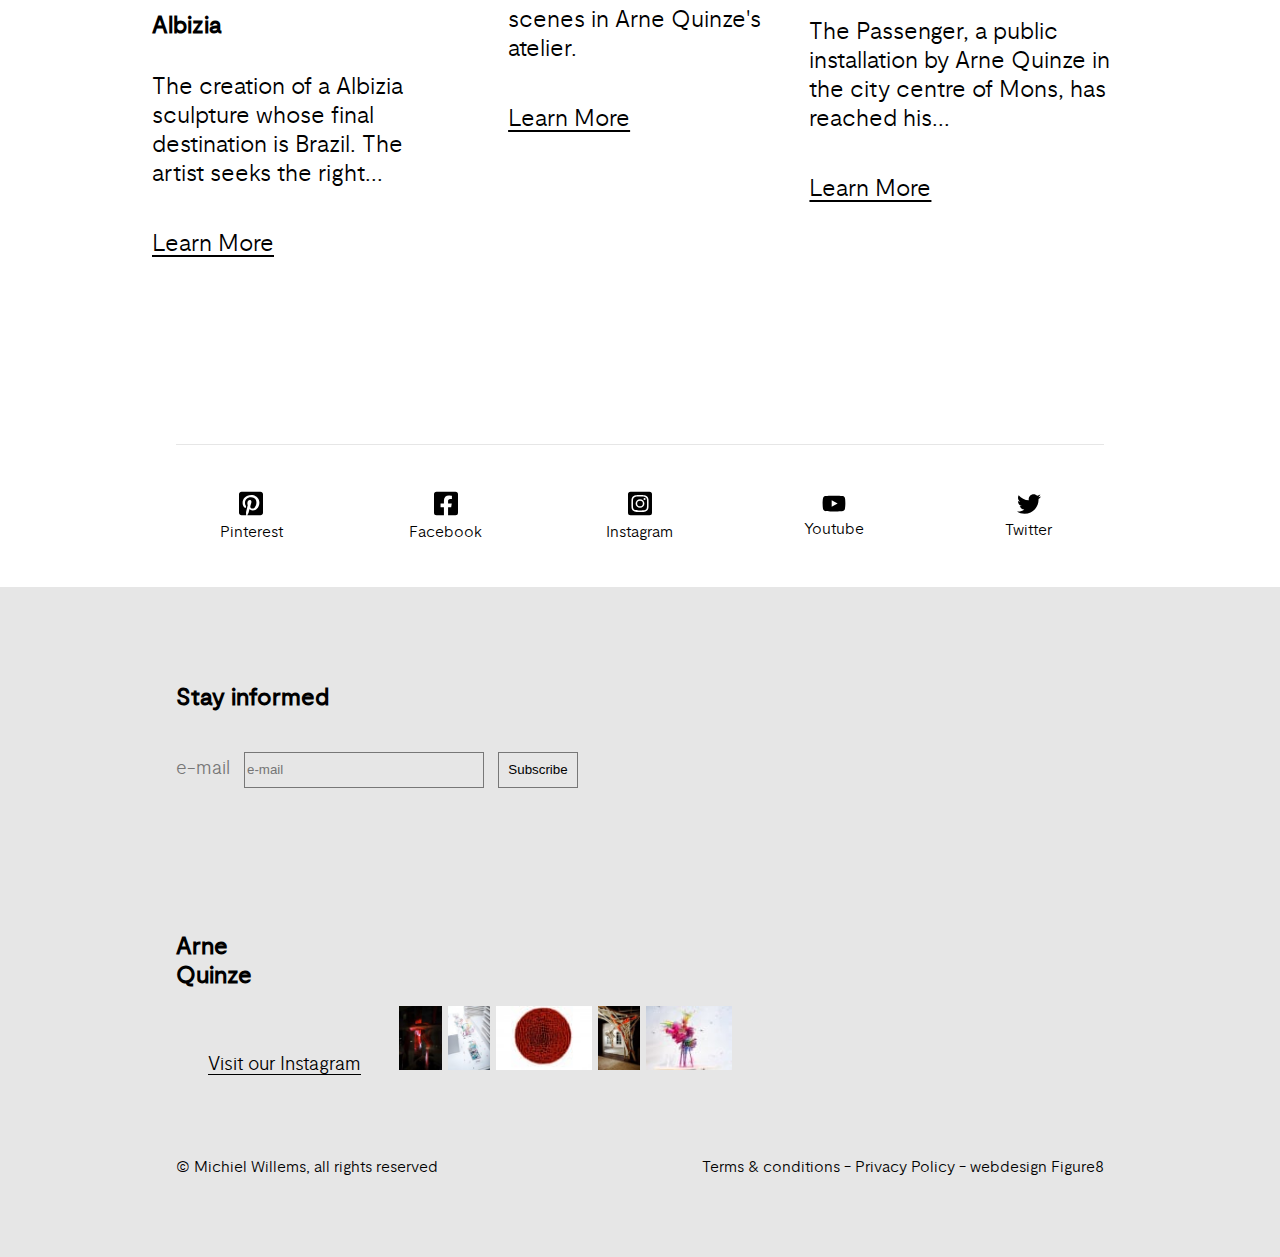
==== commit 7f6c48a0: "completed contact-page" ====
--- a/index.html
+++ b/index.html
@@ -35,17 +35,19 @@
     
     <main>
         <div class="main-container">
-            <h1>Intro Arne Quinze as guest of honour at BRAFA '22</h1>
+            <h1 class="h1-margin">Intro Arne Quinze as guest of honour at BRAFA '22</h1>
             <p class="main-p">We are delighted to share with you that Arne Quinze will be The Guest of Honour at BRAFA Art Fair 2022. Quinze will be the youngest & the first belgian Guest of Honour in the...</p>
             <a href="art-and-exhibitions/index.html" title="Intro Arne Quinze as guest of honour at BRAFA '22">Learn more</a>
         </div>
         <div class="container-highlight">
             <div class="highlight">
-                <div class="btn-art">
+                <div class="btn-art btn-press btn-main">
                     <div>Art & Exhibitions</div>
                     <a class="a-art" href="#">View all</a>
                 </div>     
-                <div class="highlights"></div>
+                <div class="highlights">
+                    <div class="list-articles"></div>
+                </div>
             </div>
             <div class="large-main">
                 <img class="large-main-img" src="static/img/afbeeldingen/2097a548102d4d22c09b5ca96cda8b21.png" alt="Arne Quinze with crane">
@@ -56,7 +58,7 @@
                     <a href="#">Read full bio</a>
                 </div>
             <div class="ateliers">
-                <div class="btn-art">
+                <div class="btn-art btn-press btn-main">
                     <div>Atelier - Studio</div>
                     <a class="a-art" href="#">View all</a>
                 </div>
--- a/static/css/main.css
+++ b/static/css/main.css
@@ -22,10 +22,15 @@
 h2,
 h1,
 h3 {
-    font-family: "moderatlight", Arial, Helvetica, sans-serif;
-    font-weight: 300;
+    font-family: "moderatregular", Arial, Helvetica, sans-serif;
     margin: 1rem 0;
+    font-weight: bold;
     font-size: 2rem;
+}
+h2,
+h3 {
+    
+    font-size: 1.5rem;
 }
 p,
 blockquote,
@@ -44,10 +49,9 @@
 }
 a:hover,
 .a-art {
-    color: blue;
+    color: #003cff;
     text-decoration: underline;
 }
-.a-art,
 .a-back {
     text-decoration: none;
 }
@@ -56,7 +60,7 @@
     text-align: right;
 }
 .a-art--black ,
-footer label {
+label {
     color: black;
     font-size: 1.2rem;
     font-family: "moderatlight", Arial, Helvetica, sans-serif;
@@ -67,10 +71,15 @@
 header {
     display: flex;
     justify-content: space-between;
-    padding: 2.5rem 1rem;
+    padding: 2.5rem 2rem;
     width: 100%;
     max-width: 58rem;
     margin: 0 auto 5rem;
+}
+@media (min-width: 65rem) {
+    header {
+        padding: 2.5rem 0;
+    }
 }
 header a {
     text-decoration: none;
@@ -96,10 +105,14 @@
 /* Main */
 
 main {
-    margin: 0 1rem;
+    margin: 0 2rem;
 }
 .highlights {
-    gap: 2rem;
+    gap: 3rem;
+}
+.main-container .highlights-contact {
+    padding: 0;
+    gap: 5rem;
 }
 .main-container {
     width: 100%;
@@ -110,6 +123,12 @@
     margin: 2rem 0 5rem;
     width: 100%;
     float: left;
+}
+@media (min-width: 55rem) {
+    .large-main-img {
+        width: 60%;
+        margin-right: 2rem;
+    }
 }
 .large-main-text,
 .large-main a {
@@ -122,6 +141,7 @@
     margin-top: 2rem;
     font-family: "moderatregular", Arial, Helvetica, sans-serif;
 }
+
 .large-main-text h2 {
     padding: 2rem 0;
 }
@@ -146,11 +166,13 @@
 .p-date {
     color: #777777;
     font-size: 1.2rem;
+    font-weight: normal;
 }
 .h1-margin {
     width: 100%;
     max-width: 58rem;
     margin: 1rem auto;
+    font-family: "moderatregular", Arial, Helvetica, sans-serif;
 }
 .bold {
     font-weight: bold;
@@ -188,6 +210,73 @@
     left: calc(50% - 50vw);
 }
 
+/* Contact-form */
+
+
+.contact-input {
+    height: 2.5rem;
+    width: 100%;
+    resize: vertical;
+    padding-left: 0.5rem;
+}
+.contact-input {
+    border: 1px solid #e6e6e6;
+}
+.contact-input:invalid {
+    color: #777777;
+}
+.contact-input:valid {
+    border: 2px solid rgb(18, 219, 0);
+}
+
+.box-contact--item textarea {
+    font-family: "moderatlight", Arial, Helvetica, sans-serif;
+    font-size: 1rem;
+    width: 100%;
+    height: 6rem;
+}
+form ul {
+    padding: 1rem 0;
+    list-style: none;
+}
+form ul li {
+    padding: 1rem 0;
+}
+.submit {
+    height: 2rem;
+    width: 6rem;
+    border: none;
+    color: #FFFFFF;
+    background-color: #003cff;
+    transition: ease 0.3s all;
+}
+.submit:hover {
+    background-color: #002fc9;
+    cursor: pointer;
+}
+.box-contact,
+.box-contact p,
+.box-contact--p,
+.box-contact--p a {
+    font-size: 1.2rem;
+    font-style: normal;
+    line-height: 1.8rem;
+    padding: 1rem 0;
+}
+.box-contact a {
+    font-weight: bold;
+    text-decoration: none;
+}
+.box-contact--p {
+    color: #777777;
+}
+.box-contact a:hover {
+    text-decoration: underline;
+}
+label {
+    color: #777777;
+}
+
 /* Button to top */
 
 .container-btn-totop {
@@ -244,6 +333,9 @@
     display: flex;
     flex-wrap: wrap;
     justify-content: space-between;
+}
+.box-images a {
+    font-size: 1rem;
 }
 .box-image--small {
     display: flex;
@@ -258,6 +350,20 @@
     padding: 0.5rem 0;
     width: 80%;
 }
+.list-articles {
+    position: relative;
+    max-width: 58rem;
+    display: flex;
+    flex-wrap: wrap;
+    gap: 3rem;
+}
+.btn-press {
+    top: 10rem;
+    left: -4rem;
+}
+.btn-press div {
+    padding: 0;
+}
 
 /* Footer */
 
@@ -300,7 +406,7 @@
 .email,
 .email-submit {
     background-color: #e6e6e6;
-    border: 1px solid grey;
+    border: 1px solid #777777;
     line-height: 2rem;
     width: 100%;
     max-width: 15rem;
@@ -316,9 +422,9 @@
 }
 .footer-row {
     padding: 7rem 0 2rem;
-    display: flex;
+/*     display: flex;
     flex-direction: row;
-    flex-wrap: wrap;
+    flex-wrap: wrap; */
     max-width: 58rem;
     margin: 0 auto;
 }
@@ -369,7 +475,6 @@
     .footer-row a,
     .footer-row h2 {
         padding: 0 2rem;
-        font-size: 1.5rem;
         width: 15rem;
     }
     .footer-row a {
@@ -405,12 +510,6 @@
         flex-direction: column;
         flex-grow: 2;
     }
-    .list-articles {
-        max-width: 61rem;
-        display: flex;
-        flex-wrap: wrap;
-        gap: 2rem;
-    }
     .container-articles {
         width: 15rem;
     }
@@ -422,13 +521,8 @@
       width: 12rem;
       transform: rotate(-90deg);
       position: absolute;
-      margin-left: -4rem;
       top: 10rem;
       text-align: center;
-    }
-    .btn-press {
-        top: 35rem;
-        left: 1rem;
     }
     .container-text-smaller {
         max-width: 100%;
@@ -443,17 +537,15 @@
         width: 15rem;
     }
 }
-@media (min-width: 55rem) {
-    header {
-        padding: 2.5rem 0;
-    }
-    .large-main-img {
-        width: 60%;
-        margin-right: 2rem;
-    }
-}
+
 @media (min-width: 80rem) {
     .highlights {
       padding-left: 0;
     }
+    .btn-art {
+        left: -10rem;
+    }
+    .btn-main {
+        left: -4rem;
+    }
 }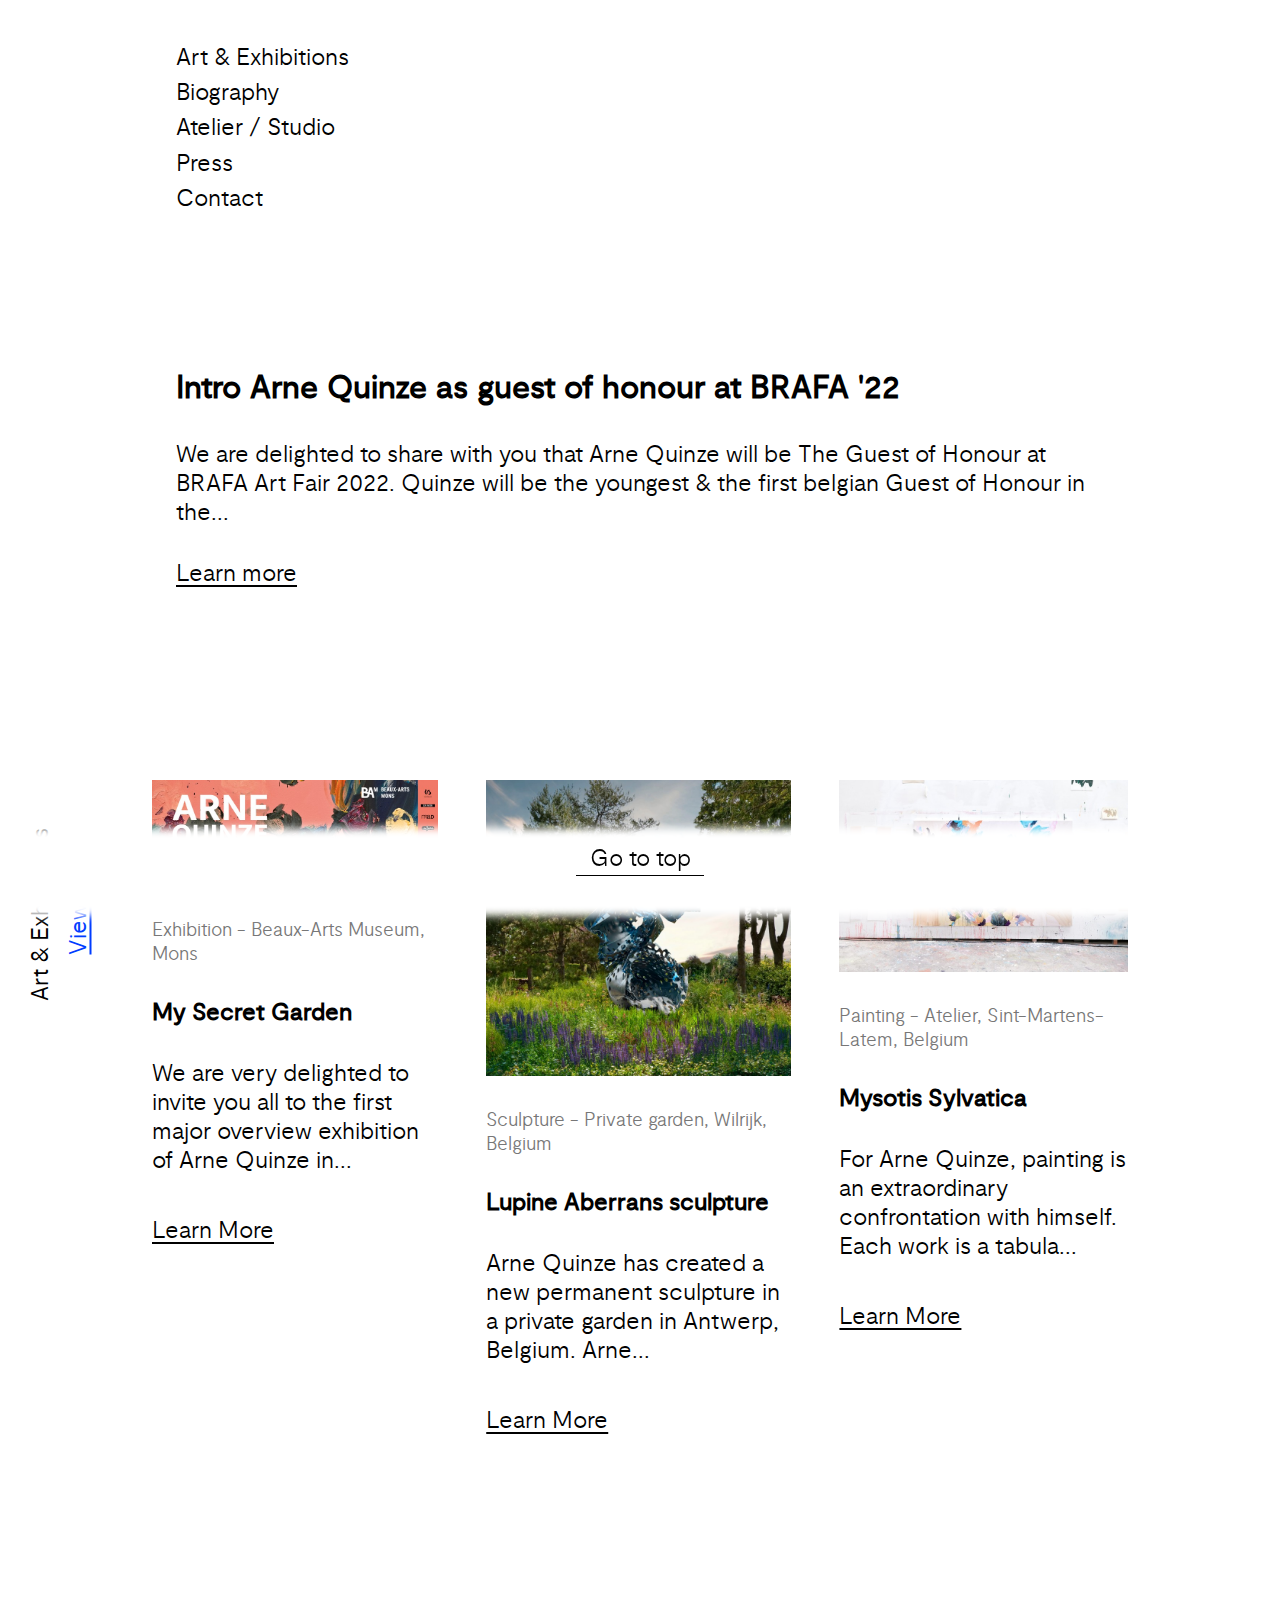
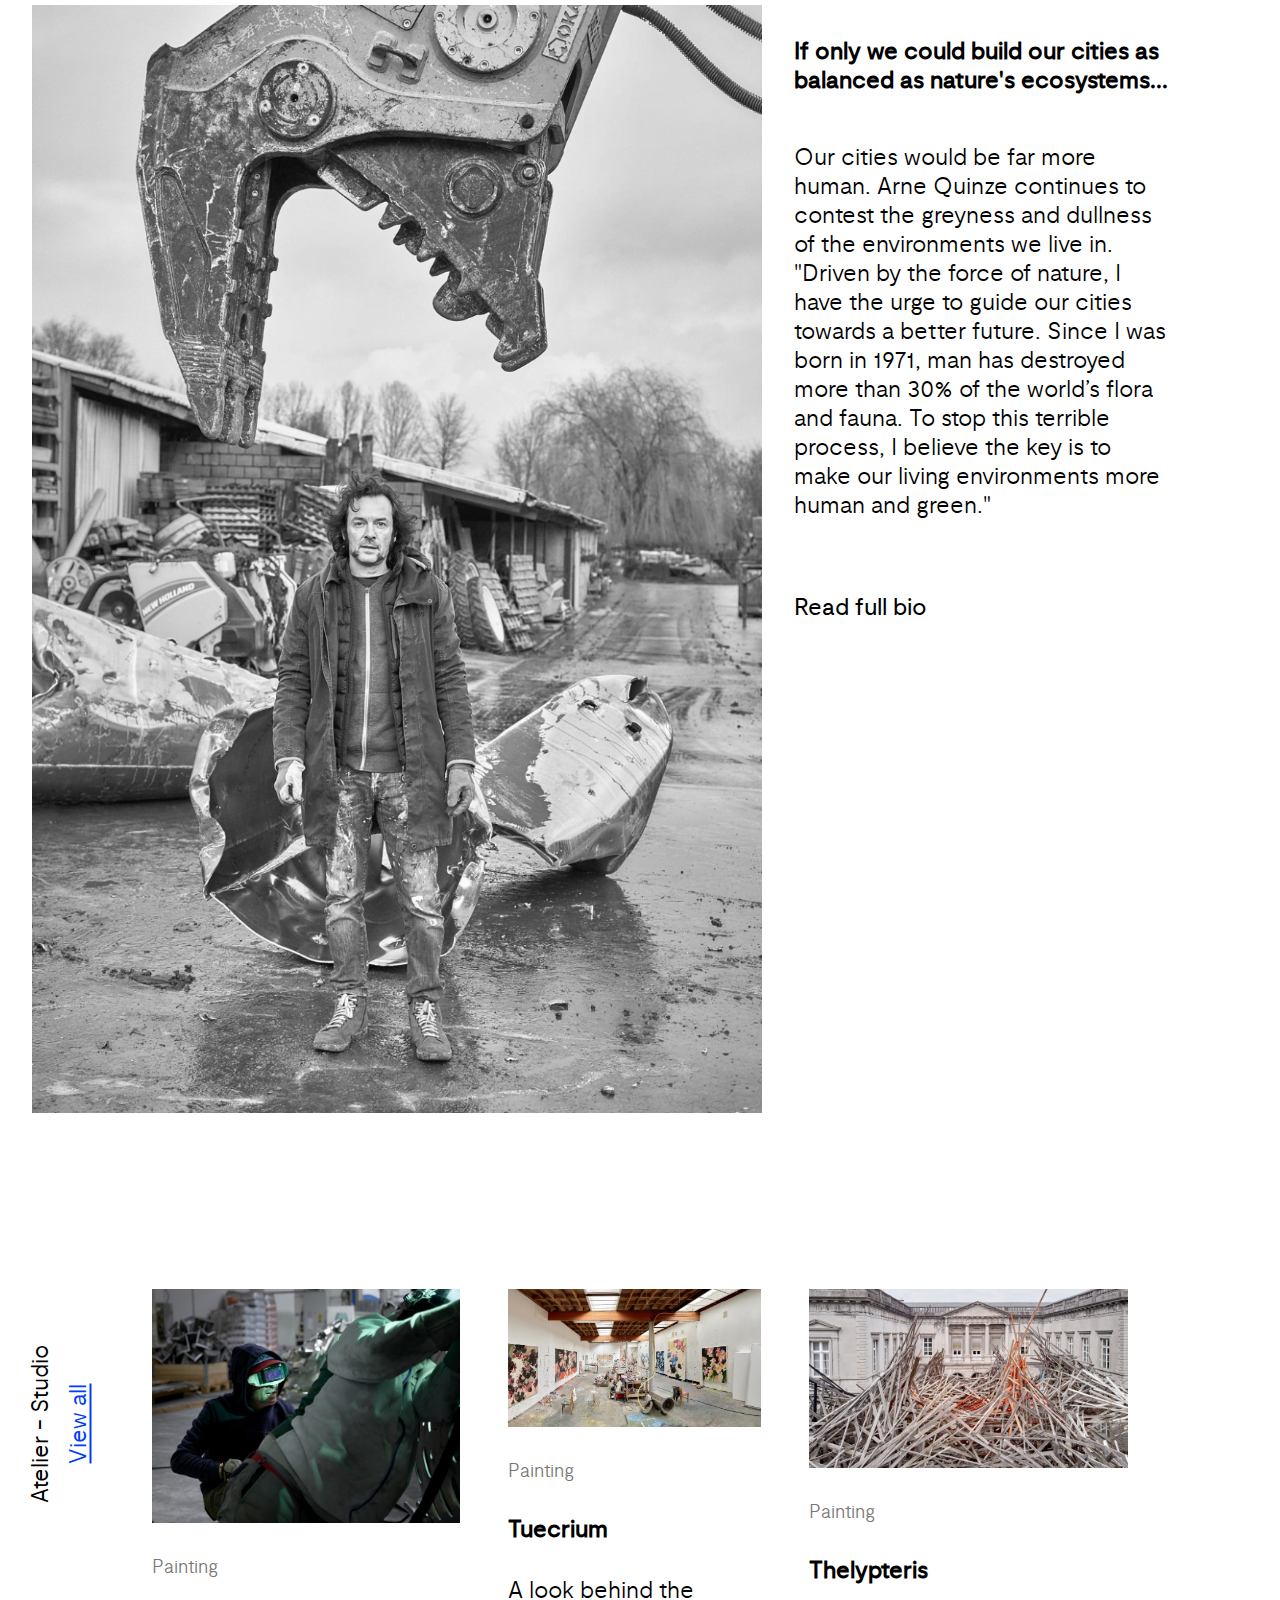
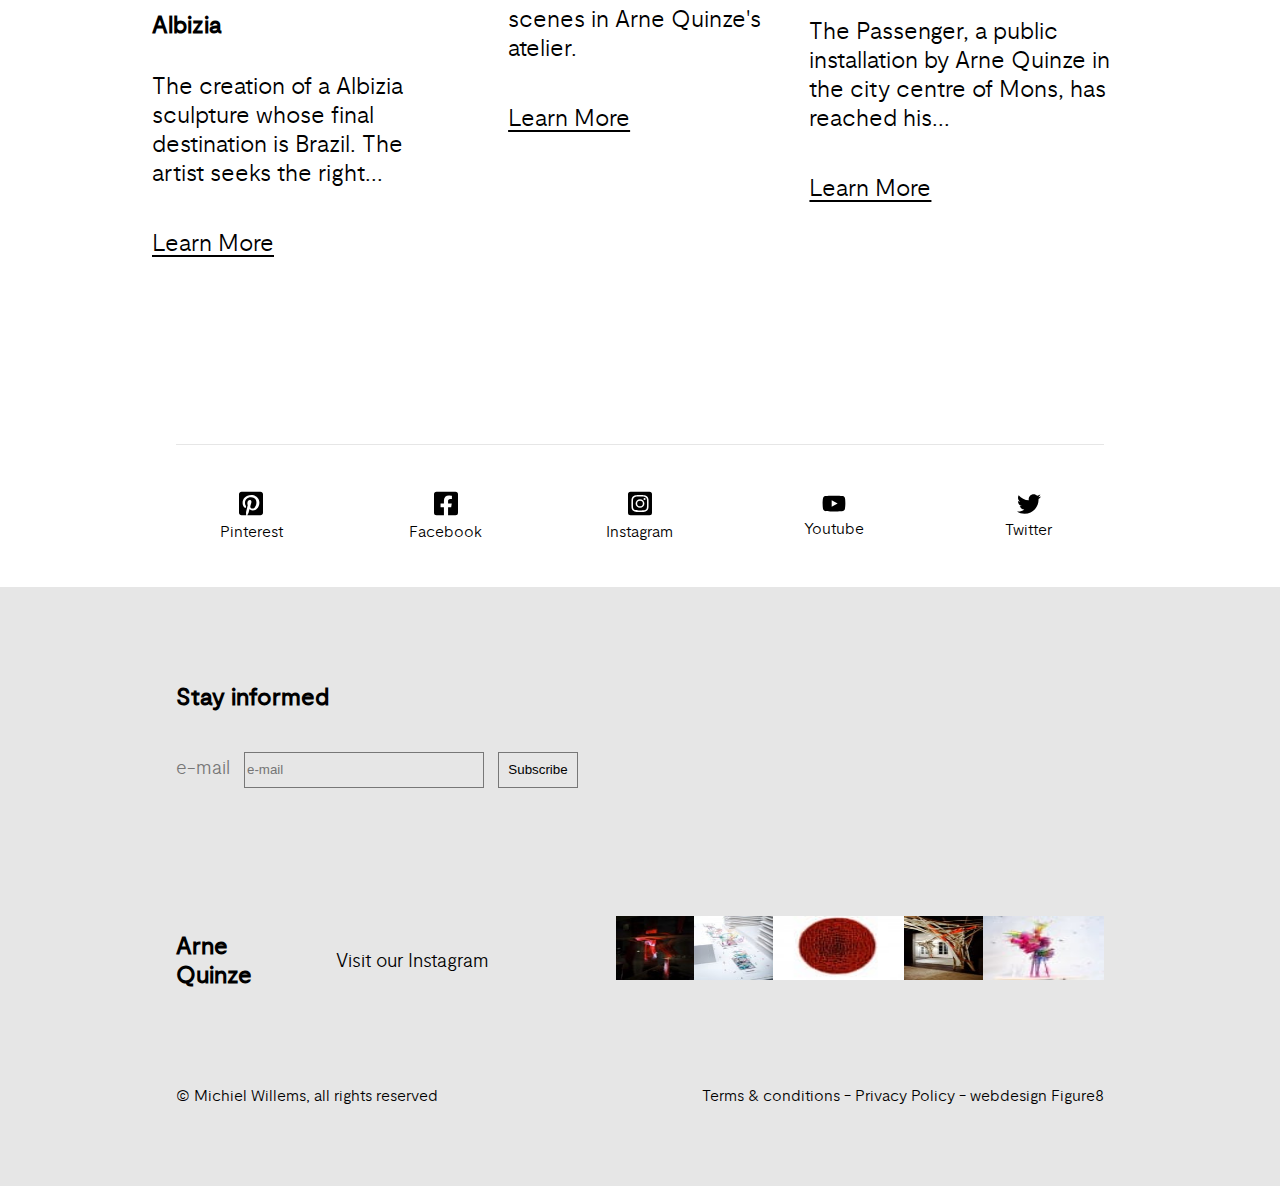
==== commit 9f1c7b24: "updated all files" ====
--- a/index.html
+++ b/index.html
@@ -29,7 +29,7 @@
                 </li>
             </ul>
         </nav>
-        <a class="main-logo" href="#"></a>
+        <a class="main-logo" href="index.html"></a>
 
     </header>
     
@@ -43,7 +43,7 @@
             <div class="highlight">
                 <div class="btn-art btn-press btn-main">
                     <div>Art & Exhibitions</div>
-                    <a class="a-art" href="#">View all</a>
+                    <a class="a-art" href="index.html">View all</a>
                 </div>     
                 <div class="highlights">
                     <div class="list-articles"></div>
@@ -55,12 +55,12 @@
                     <h2>If only we could build our cities as balanced as nature's ecosystems...</h2>
                     <p>Our cities would be far more human. Arne Quinze continues to contest the greyness and dullness of the environments we live in. <blockquote>"Driven by the force of nature, I have the urge to guide our cities towards a better future. Since I was born in 1971, man has destroyed more than 30% of the world’s flora and fauna. To stop this terrible process, I believe the key is to make our living environments more human and green."</blockquote></p>
                     </div>
-                    <a href="#">Read full bio</a>
+                    <a href="index.html">Read full bio</a>
                 </div>
             <div class="ateliers">
                 <div class="btn-art btn-press btn-main">
                     <div>Atelier - Studio</div>
-                    <a class="a-art" href="#">View all</a>
+                    <a class="a-art" href="index.html">View all</a>
                 </div>
                 <div class="atelier highlights"></div>
             </div>
@@ -70,7 +70,7 @@
     </main>
 
     <div class="container-btn-totop">
-        <a class="btn-totop" href="#">Go to top</a>
+        <a class="btn-totop" href="index.html">Go to top</a>
     </div>
 
     <footer>
@@ -118,11 +118,11 @@
             <div class="footer-copyright">
                 <p>© Michiel Willems, all rights reserved</p>
                 <p class="p-footer">
-                    <a href="#">Terms & conditions</a>
+                    <a href="index.html">Terms & conditions</a>
                     <span> - </span>
-                    <a href="#">Privacy Policy</a>
+                    <a href="index.html">Privacy Policy</a>
                     <span> - </span>
-                    <a href="#"> webdesign Figure8</a>
+                    <a href="index.html"> webdesign Figure8</a>
                 </p>
             </div>
         </div>
--- a/static/css/main.css
+++ b/static/css/main.css
@@ -18,6 +18,7 @@
 }
 body {
     font-family: "moderatregular", Arial, Helvetica, sans-serif;
+    transition: ease 0.3s all;
 }
 h2,
 h1,
@@ -46,6 +47,7 @@
 a {
     text-underline-offset: 0.25rem;
     color: #000000;
+    transition: ease 0.3s all;
 }
 a:hover,
 .a-art {
@@ -92,23 +94,38 @@
     padding: 0;
 }
 .main-logo {
-    width: 7rem;
+    width: 15rem;
+    height: 5rem;
     max-width: 100%;
-    background-image: url(../img/afbeeldingen/logo.png);
+    background-image: url(../img/afbeeldingen/logo.svg);
     background-size: contain;
     background-repeat: no-repeat;
+    align-self: center;
 }
 .a-arne:hover {
     color: black;
 }
 
-/* Main */
+/* Art & Exhibitions */
+
+.projects {
+    width: 20rem;
+    max-width: 100%;
+    margin: 0 auto;
+}
+
+
+
+
+
+/* Other pages */
 
 main {
     margin: 0 2rem;
 }
 .highlights {
     gap: 3rem;
+    position: relative;
 }
 .main-container .highlights-contact {
     padding: 0;
@@ -248,7 +265,6 @@
     border: none;
     color: #FFFFFF;
     background-color: #003cff;
-    transition: ease 0.3s all;
 }
 .submit:hover {
     background-color: #002fc9;
@@ -357,12 +373,58 @@
     flex-wrap: wrap;
     gap: 3rem;
 }
+.large-img {
+    width: 85vw;
+}
+.container-center {
+    text-align: center;
+    margin: 0 auto;
+    padding: 0 2rem;
+}
+.biography {
+    width: 58rem;
+    max-width: 100%;
+    margin: 0 auto;
+}
+.biography img {
+    padding-top: 3rem;
+    max-width: 100%;
+}
+.biography .tags-grey {
+    text-align: right;
+}
+.biography h1,
+.biography h2 {
+    font-size: 2rem;
+    font-weight: normal;
+}
+.p-center,
+.blockquote-block {
+    padding-top: 3rem;
+    text-align: center;
+}
+.blockquote-block blockquote {
+    font-size: 2rem;
+}
 .btn-press {
     top: 10rem;
     left: -4rem;
 }
 .btn-press div {
     padding: 0;
+}
+
+.filter-category,
+.filter-year {
+    display: flex;
+    flex-direction: row;
+    flex-wrap: wrap;
+    gap: 1rem;
+    list-style: none;
+}
+iframe {
+    padding: 4rem 0;
+    width: 100%;
 }
 
 /* Footer */
@@ -389,7 +451,7 @@
 .logo-social {
     justify-content: center;
     width: 1.5rem;
-    padding-bottom: 0.3rem;     
+    padding-bottom: 0.3rem;
 }
 .footer-info {
     padding: 4rem 2rem 1rem;
@@ -422,9 +484,9 @@
 }
 .footer-row {
     padding: 7rem 0 2rem;
-/*     display: flex;
+     display: flex;
     flex-direction: row;
-    flex-wrap: wrap; */
+    flex-wrap: wrap;
     max-width: 58rem;
     margin: 0 auto;
 }
@@ -441,6 +503,7 @@
 .footer-row a {
     text-align: right;
     flex-grow: 10;
+    text-decoration: none;
 }
 .footer-row img {
     flex-grow: 5;
@@ -537,7 +600,37 @@
         width: 15rem;
     }
 }
-
+@media (min-width: 60rem) {
+    .img-float {
+        display: flex;
+        justify-content: space-between;
+        gap: 3rem;
+    }
+    .img-float img {
+        padding: 2rem 0;
+        max-width: 100%;
+        width: 25rem;
+        order: 2;
+        height: min-content;
+        align-self: center;
+    }
+    .img-float p {
+        align-self: center;
+        padding: 2rem 0;
+    }
+    .img-float .img-float--1 {
+        width: 20rem;
+        max-width: 100%;
+    }
+    .img-float .img-float--2 {
+        width: 35rem;
+        max-width: 100%;
+        align-self: center;
+    }
+    .img-float--v2 img {
+        order: 0;
+    }
+}
 @media (min-width: 80rem) {
     .highlights {
       padding-left: 0;
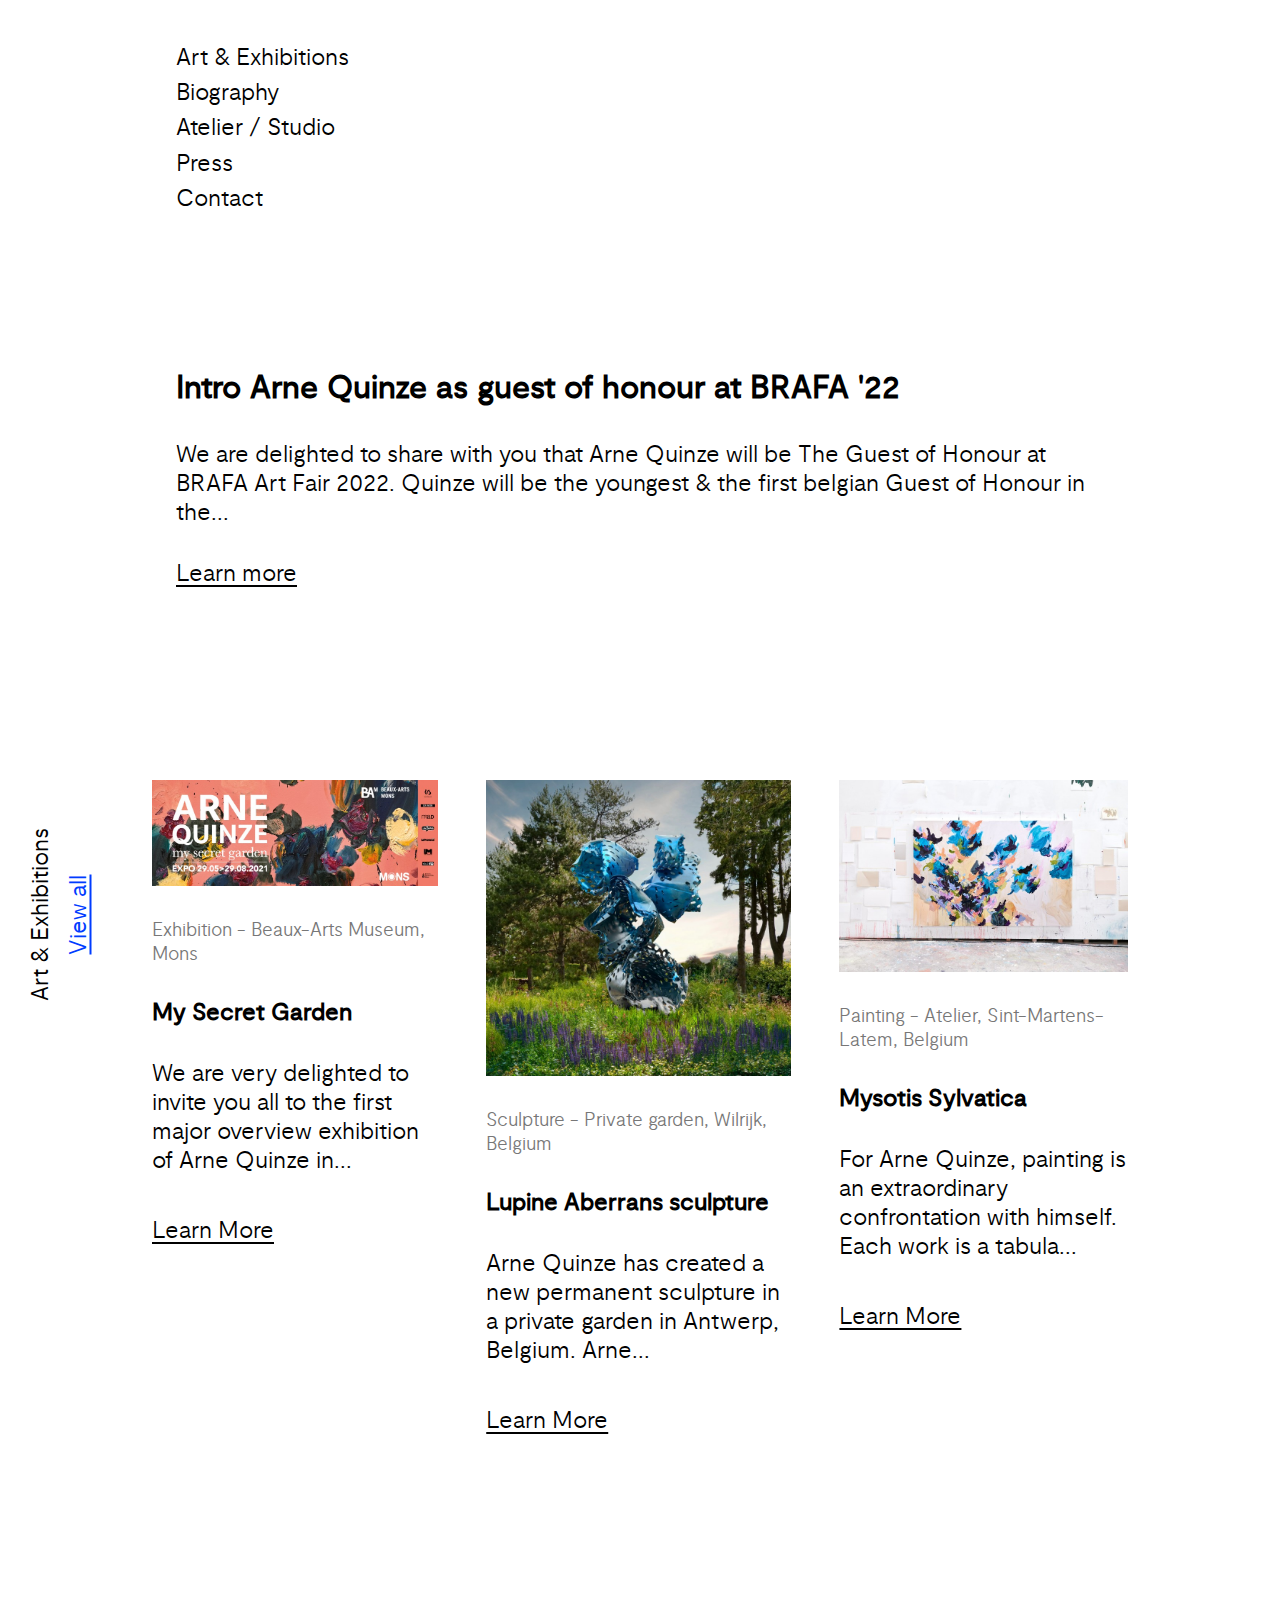
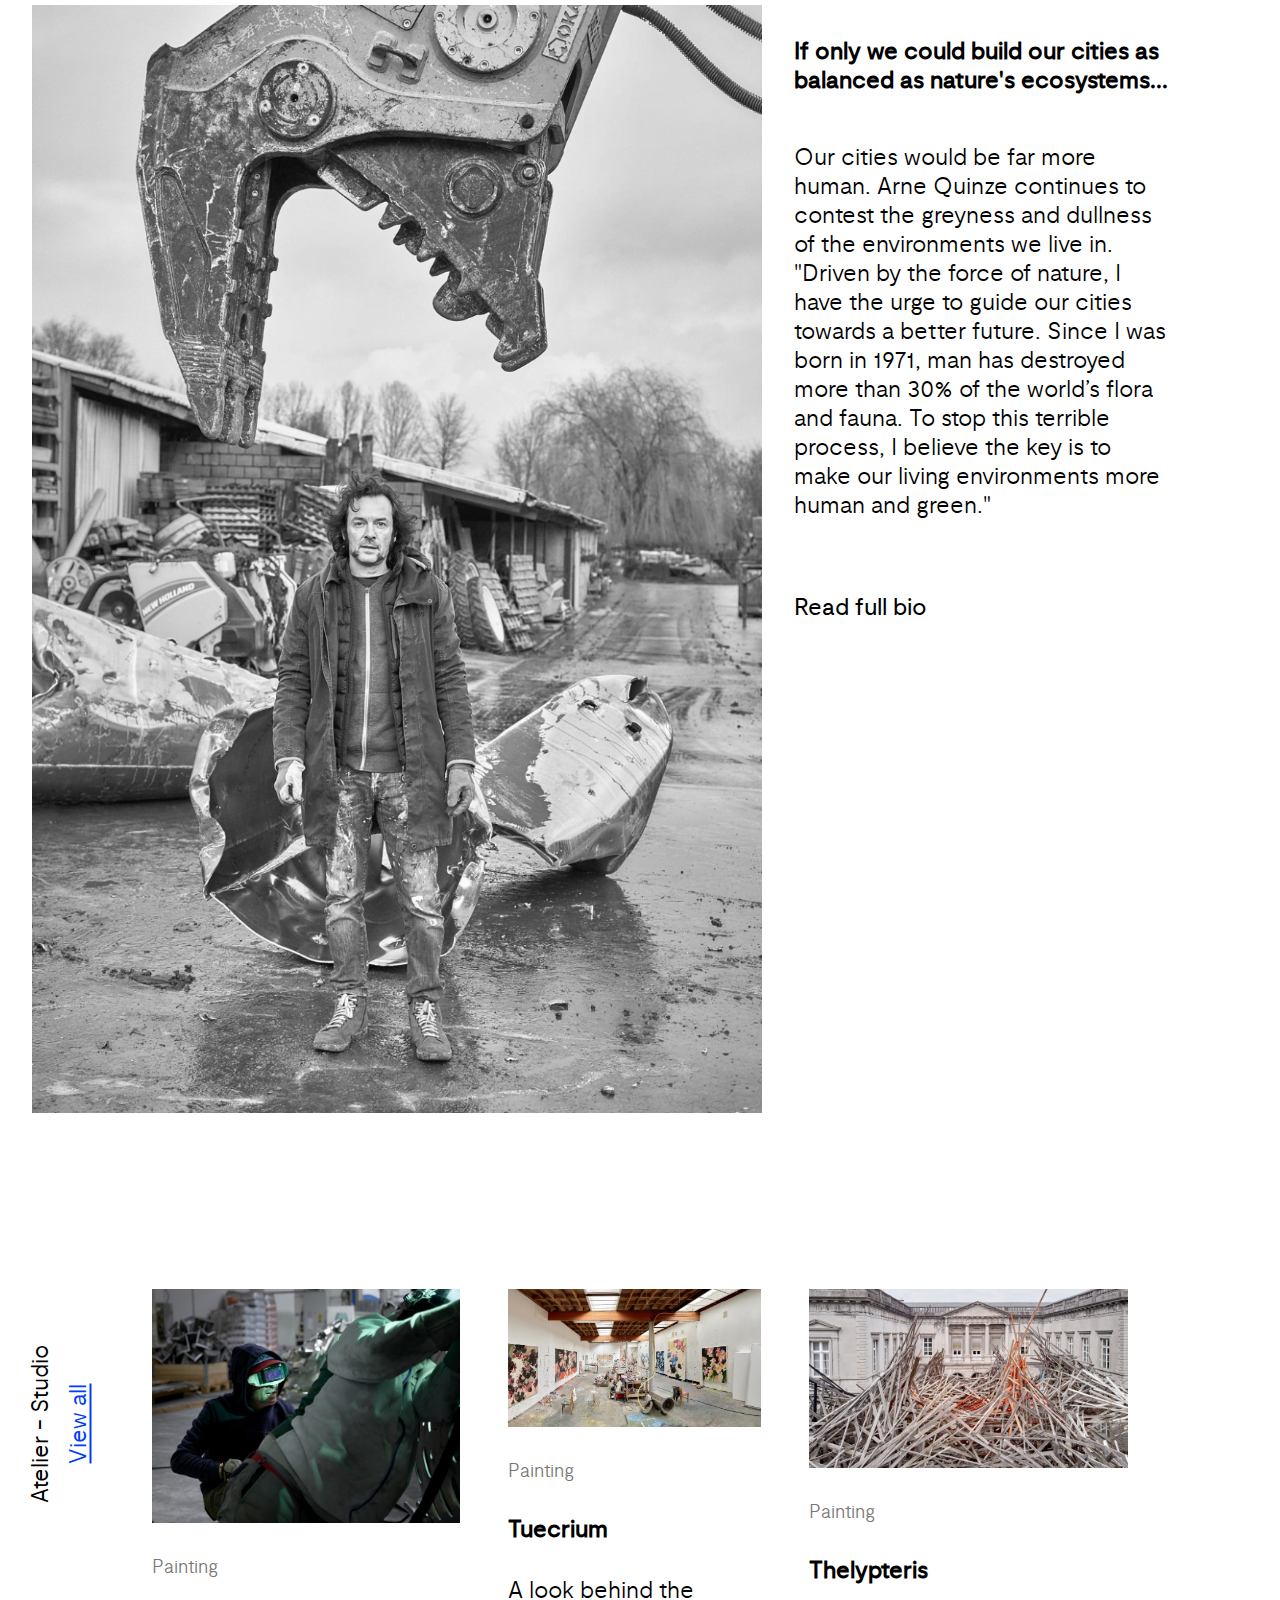
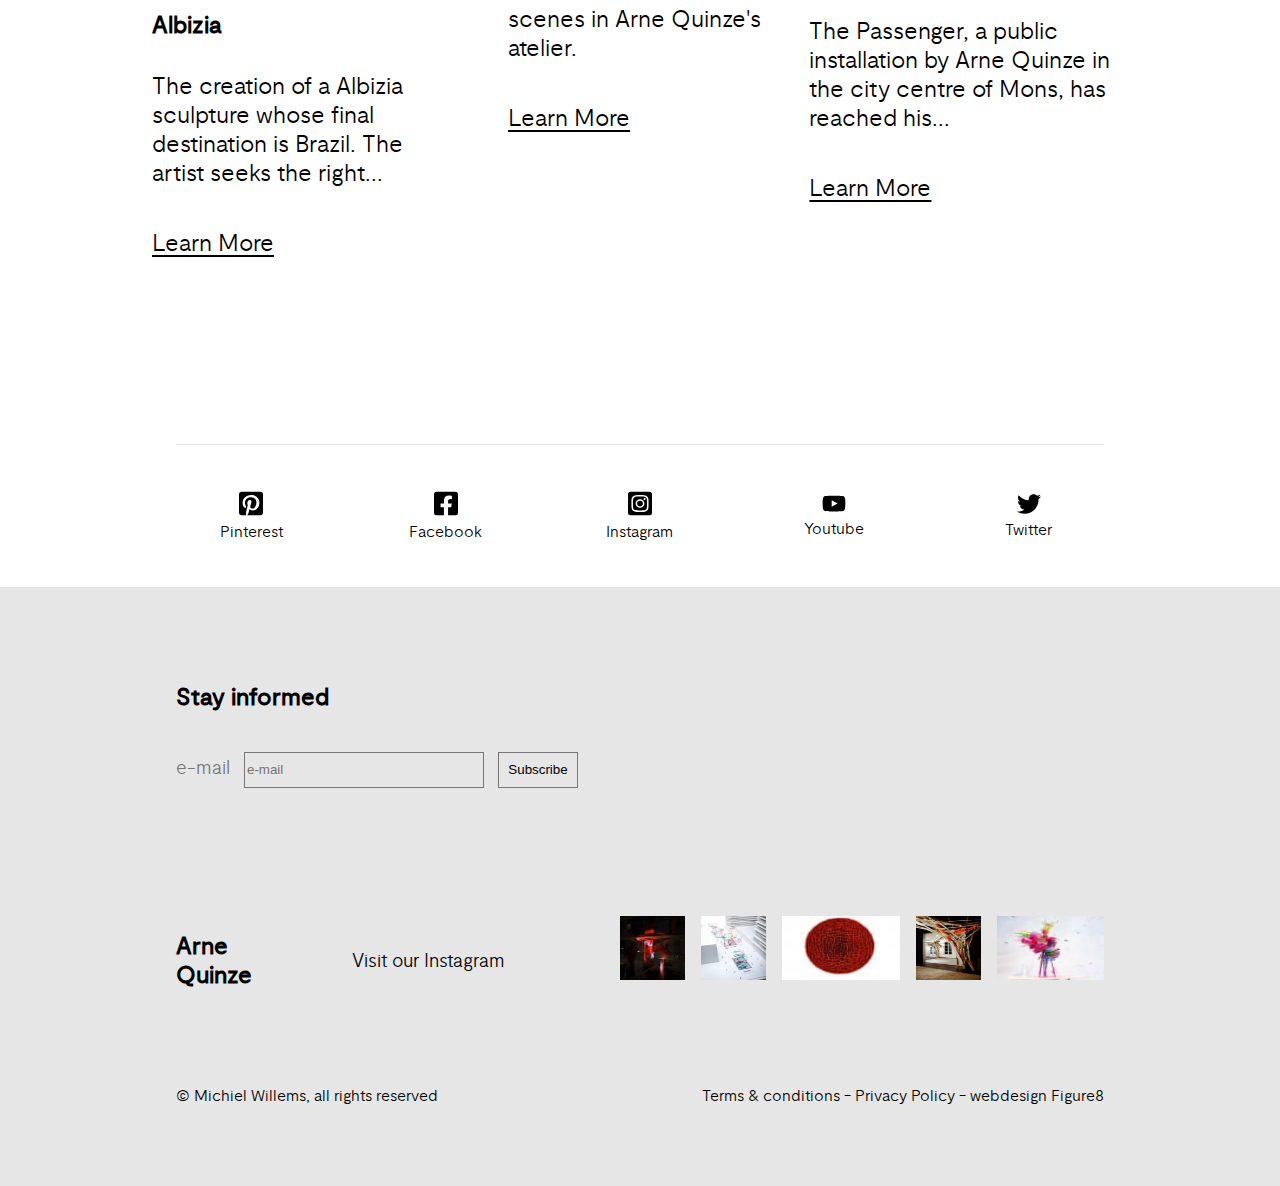
==== commit 8114c17b: "Improved scroll-button" ====
--- a/index.html
+++ b/index.html
@@ -5,6 +5,13 @@
     <meta http-equiv="X-UA-Compatible" content="IE=edge">
     <meta name="viewport" content="width=device-width, initial-scale=1.0">
     <link rel="stylesheet" href="static/css/main.css">
+    <link rel="apple-touch-icon" sizes="180x180" href="static/img/favicon/apple-touch-icon.png">
+    <link rel="icon" type="image/png" sizes="32x32" href="static/img/favicon/favicon-32x32.png">
+    <link rel="icon" type="image/png" sizes="16x16" href="static/img/favicon/favicon-16x16.png">
+    <link rel="manifest" href="/site.webmanifest">
+    <link rel="mask-icon" href="/safari-pinned-tab.svg" color="#5bbad5">
+    <meta name="msapplication-TileColor" content="#da532c">
+    <meta name="theme-color" content="#ffffff">
     <base href="">
     <title>Official Website of Arne Quinze, contemporary artist</title>
 </head>
@@ -70,7 +77,7 @@
     </main>
 
     <div class="container-btn-totop">
-        <a class="btn-totop" href="index.html">Go to top</a>
+        <button id="btn-totop" href="index.html">Go to top</button>
     </div>
 
     <footer>
@@ -130,5 +137,6 @@
 
     <script src="data/art.js"></script>
     <script src="static/js/home.js"></script>
+    <script src="static/js/btn-totop.js"></script>
 </body>
 </html>--- a/static/css/main.css
+++ b/static/css/main.css
@@ -15,10 +15,21 @@
 * {
     margin: 0;
     box-sizing: border-box;
+    scroll-behavior: smooth;
 }
 body {
     font-family: "moderatregular", Arial, Helvetica, sans-serif;
     transition: ease 0.3s all;
+}
+@media (min-width: 150rem) {
+    body,
+    .large-img {
+        max-width: 50vw;
+        margin: 0 auto;
+    }
+    .large-img {
+        max-width: 30vw;
+    }
 }
 h2,
 h1,
@@ -108,16 +119,84 @@
 
 /* Art & Exhibitions */
 
+.page-filter,
 .projects {
-    width: 20rem;
-    max-width: 100%;
+    max-width: 58rem;
+    width: 100%;
     margin: 0 auto;
 }
-
-
-
-
-
+.page-filter {
+    display: flex;
+    flex-direction: column;
+    flex-wrap: wrap;
+    gap: 1rem;
+}
+.page-filter button {
+    font-size: 1.2rem;
+    border: none;
+    background-color: #FFFFFF;
+}
+.page-filter button:hover {
+    color: #003cff;
+    cursor: pointer;
+}
+.filter-category,
+.filter-year {
+    padding: 0;
+    display: flex;
+    flex-direction: row;
+    flex-wrap: wrap;
+    gap: 0 1rem;
+    list-style: none;
+}
+.filter-view {
+    text-align: right;
+}
+.filter-view a {
+    padding: 0.5rem;
+    font-size: 1rem;
+}
+.filter-year button {
+    font-size: 1rem;
+}
+.is-filter {
+    padding: 0;
+}
+.box-article {
+    display: flex;
+    flex-direction: row;
+    flex-wrap: wrap;
+    gap: 5rem;
+    margin: 2rem 0;
+}
+.box-article--year {
+    margin: 0;
+}
+.box-text {
+    text-align: right;
+}
+.box-text h3 {
+    font-size: 1.2rem;
+    font-family: "moderatlight", Arial, Helvetica, sans-serif;
+    margin: 0;
+}
+.box-text h2 {
+    font-size: 1.5rem;
+}
+@media (min-width: 30rem) {
+    .box-text {
+        width: 30%;
+    }
+    .filter-category,
+    .filter-year {
+        max-width: 60%;
+    }
+}
+.box-images--art {
+    display: flex;
+    align-self: center;
+    height: fit-content;
+}
 /* Other pages */
 
 main {
@@ -301,23 +380,29 @@
     position: fixed;
     width: 100%;
     bottom: 0;
-    height: 3.5rem;
-}
-.btn-totop {
+    height: 3rem;
+    opacity: 0;
+    transition: all ease-in 0.2s;
+}
+#btn-totop {
+    font-family: "moderatlight", Arial, Helvetica, sans-serif;
+    font-size: 1.2rem;
     position: fixed;
-    bottom: 1.5rem;
+    background-color: #FFFFFF;
+    border: none;
+    bottom: 1rem;
     left: calc(50% - 4rem);
-    text-decoration: none;
-    display: flex;
-    justify-content: center;
     width: 8rem;
-    height: 3rem;
-    margin: 0 auto;
+    height: 2rem;
     border-bottom: 1px solid rgb(0, 0, 0);
-}
-.btn-totop:hover {
-    text-decoration: none;
-    border-bottom: 1px solid blue;
+    opacity: 0;
+    transition: all ease-in 0.2s;
+}
+#btn-totop:hover {
+    cursor: pointer;
+    text-decoration: none;
+    color: #003cff;
+    border-bottom: 1px solid #003cff;
 }
 .box-download {
     font-family: "moderatlight", Arial, Helvetica, sans-serif;
@@ -345,13 +430,20 @@
 .imgs-press {
     width: 20%;
 }
+
 .box-images {
     display: flex;
     flex-wrap: wrap;
     justify-content: space-between;
 }
-.box-images a {
-    font-size: 1rem;
+.box-text a {
+    text-decoration: none;
+}
+.box-text a:hover {
+    text-decoration: underline;
+}
+.is-filter--show {
+    text-decoration: underline;
 }
 .box-image--small {
     display: flex;
@@ -359,12 +451,14 @@
     align-items: center;
     align-self: center;
     width: 9rem;
-    font-size: 0.75rem;
     padding: 1rem 0;
 }
 .box-image--small img {
     padding: 0.5rem 0;
     width: 80%;
+}
+.box-image--small a {
+    font-size: 1rem;
 }
 .list-articles {
     position: relative;
@@ -412,15 +506,6 @@
 }
 .btn-press div {
     padding: 0;
-}
-
-.filter-category,
-.filter-year {
-    display: flex;
-    flex-direction: row;
-    flex-wrap: wrap;
-    gap: 1rem;
-    list-style: none;
 }
 iframe {
     padding: 4rem 0;
@@ -484,11 +569,12 @@
 }
 .footer-row {
     padding: 7rem 0 2rem;
-     display: flex;
+    display: flex;
     flex-direction: row;
     flex-wrap: wrap;
     max-width: 58rem;
     margin: 0 auto;
+    gap: 1rem;
 }
 .footer-row a,
 .footer-h3 {
@@ -641,4 +727,4 @@
     .btn-main {
         left: -4rem;
     }
-}+}
